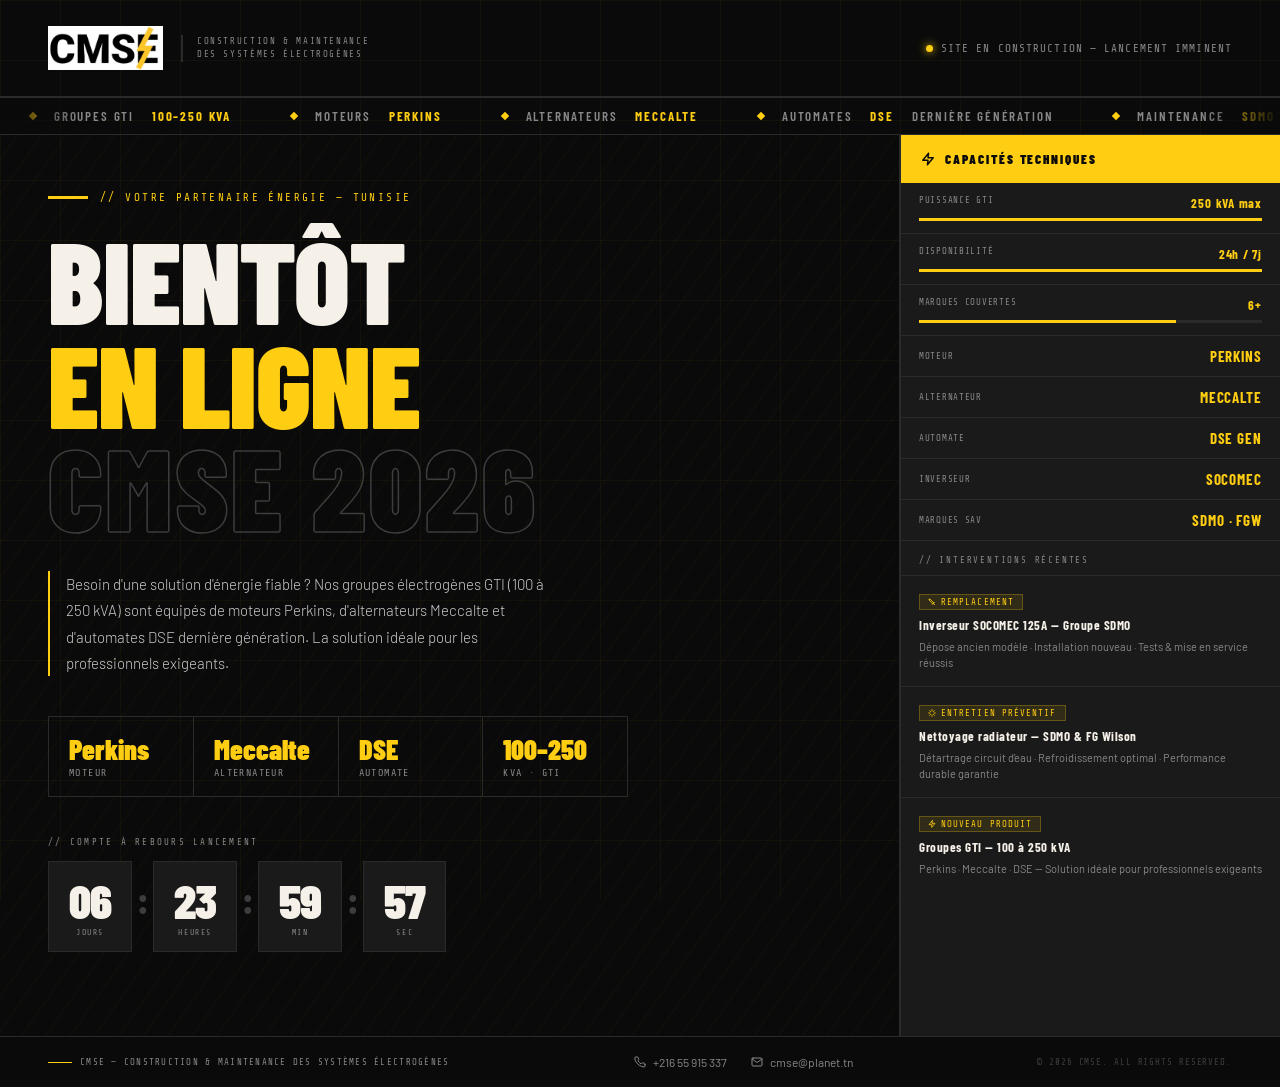
==== index.html @ 097b1f85 "add index page" ====
<!DOCTYPE html>
<html lang="fr">
<head>
<meta charset="UTF-8">
<meta name="viewport" content="width=device-width, initial-scale=1.0">
<title>CMSE — Bientôt en ligne</title>
<link rel="preconnect" href="https://fonts.googleapis.com">
<link href="https://fonts.googleapis.com/css2?family=Barlow+Condensed:wght@300;400;600;700;800;900&family=Barlow:wght@300;400;500&family=Share+Tech+Mono&display=swap" rel="stylesheet">
<style>

:root {
  --cat-yellow: #FFCD11;
  --cat-black:  #0a0a0a;
  --cat-steel:  #1a1a1a;
  --cat-iron:   #2a2a2a;
  --cat-zinc:   #3d3d3d;
  --cat-gray:   #888;
  --cat-light:  #ccc;
  --cat-white:  #f5f0e8;
}

*, *::before, *::after { box-sizing: border-box; margin: 0; padding: 0; }
html { height: 100%; }

body {
  min-height: 100%;
  background: var(--cat-black);
  color: var(--cat-white);
  font-family: 'Barlow', sans-serif;
  overflow-x: hidden;
  cursor: crosshair;
}

/* Grid bg */
body::before {
  content: '';
  position: fixed; inset: 0;
  background-image:
    linear-gradient(rgba(255,205,17,.04) 1px, transparent 1px),
    linear-gradient(90deg, rgba(255,205,17,.04) 1px, transparent 1px);
  background-size: 60px 60px;
  pointer-events: none; z-index: 0;
}

/* ── TOPBAR ── */
.topbar {
  display: flex; align-items: center; justify-content: space-between;
  padding: 26px 48px;
  border-bottom: 1px solid var(--cat-iron);
  position: relative; z-index: 10;
  animation: fadeDown .7s ease both;
}

.brand { display: flex; align-items: center; gap: 14px; }

.brand-hex {
  width: 36px; height: 36px;
  background: var(--cat-yellow);
  clip-path: polygon(50% 0%,100% 25%,100% 75%,50% 100%,0% 75%,0% 25%);
  animation: rotateSlow 20s linear infinite;
  flex-shrink: 0;
}

.brand-name {
  font-family: 'Barlow Condensed', sans-serif;
  font-size: 30px; font-weight: 900;
  letter-spacing: .14em; text-transform: uppercase;
  color: var(--cat-white);
}
.brand-name em { color: var(--cat-yellow); font-style: normal; }

.brand-tagline {
  font-family: 'Share Tech Mono', monospace;
  font-size: 9px; letter-spacing: .18em;
  color: var(--cat-gray); text-transform: uppercase;
  border-left: 2px solid var(--cat-iron);
  padding-left: 14px; line-height: 1.5;
}

.topbar-right {
  display: flex; align-items: center; gap: 8px;
  font-family: 'Share Tech Mono', monospace;
  font-size: 11px; color: var(--cat-gray);
  letter-spacing: .1em; text-transform: uppercase;
}
.pulse-dot {
  width: 7px; height: 7px; border-radius: 50%;
  background: var(--cat-yellow);
  box-shadow: 0 0 8px var(--cat-yellow);
  animation: blink 2s ease-in-out infinite;
}

/* ── TICKER ── */
.ticker-wrap {
  overflow: hidden;
  border-top: 1px solid var(--cat-iron);
  border-bottom: 1px solid var(--cat-iron);
  padding: 10px 0; position: relative; z-index: 5;
}
.ticker-wrap::before,
.ticker-wrap::after {
  content: ''; position: absolute; top: 0; bottom: 0; width: 80px; z-index: 2; pointer-events: none;
}
.ticker-wrap::before { left: 0;  background: linear-gradient(90deg, var(--cat-black), transparent); }
.ticker-wrap::after  { right: 0; background: linear-gradient(-90deg, var(--cat-black), transparent); }

.ticker-track {
  display: flex; gap: 0; width: max-content;
  animation: tickerScroll 35s linear infinite;
}
.ticker-item {
  display: flex; align-items: center; gap: 18px;
  padding: 0 30px; white-space: nowrap;
  font-family: 'Barlow Condensed', sans-serif;
  font-size: 13px; font-weight: 600; letter-spacing: .14em;
  text-transform: uppercase; color: var(--cat-gray);
}
.ticker-item strong { color: var(--cat-yellow); }
.ticker-rhomb {
  width: 6px; height: 6px; background: var(--cat-yellow);
  transform: rotate(45deg); flex-shrink: 0;
}

/* ── HERO GRID ── */
.hero-grid {
  display: grid;
  grid-template-columns: 1fr 380px;
  gap: 0;
  position: relative; z-index: 1;
  min-height: calc(100vh - 230px);
}

/* Left column */
.hero-left {
  padding: 56px 48px 48px;
  display: flex; flex-direction: column; justify-content: center;
  position: relative;
  border-right: 1px solid var(--cat-iron);
}

/* Diagonal stripe bg */
.hero-left::after {
  content: '';
  position: absolute; inset: 0;
  background: repeating-linear-gradient(
    -55deg, transparent, transparent 18px,
    rgba(255,205,17,.018) 18px, rgba(255,205,17,.018) 20px
  );
  pointer-events: none;
}

.eyebrow {
  display: flex; align-items: center; gap: 12px;
  margin-bottom: 24px;
  animation: fadeUp .7s .2s ease both;
}
.eyebrow-bar { width: 40px; height: 3px; background: var(--cat-yellow); flex-shrink: 0; }
.eyebrow-text {
  font-family: 'Share Tech Mono', monospace;
  font-size: 11px; letter-spacing: .22em;
  color: var(--cat-yellow); text-transform: uppercase;
}

.hero-heading {
  font-family: 'Barlow Condensed', sans-serif;
  font-size: clamp(68px, 9vw, 130px);
  font-weight: 900; line-height: .9;
  text-transform: uppercase;
  letter-spacing: -.01em;
  margin-bottom: 32px;
  animation: fadeUp .7s .3s ease both;
  position: relative; z-index: 1;
}
.hero-heading .l1 { display: block; color: var(--cat-white); }
.hero-heading .l2 { display: block; color: var(--cat-yellow); }
.hero-heading .l3 {
  display: block; color: transparent;
  -webkit-text-stroke: 1.5px var(--cat-zinc);
  letter-spacing: .03em;
}

.hero-desc {
  font-size: 15px; font-weight: 300; line-height: 1.75;
  color: var(--cat-light); max-width: 520px;
  border-left: 2px solid var(--cat-yellow);
  padding-left: 16px; margin-bottom: 40px;
  animation: fadeUp .7s .45s ease both;
  position: relative; z-index: 1;
}

/* Products row */
.products-row {
  display: flex; gap: 0;
  border: 1px solid var(--cat-iron);
  margin-bottom: 40px;
  animation: fadeUp .7s .55s ease both;
  position: relative; z-index: 1;
  max-width: 580px;
}

.product-card {
  flex: 1; padding: 18px 20px;
  border-right: 1px solid var(--cat-iron);
  transition: background .2s;
  position: relative; overflow: hidden;
}
.product-card:last-child { border-right: none; }
.product-card:hover { background: rgba(255,205,17,.06); }
.product-card::before {
  content: ''; position: absolute;
  top: 0; left: 0; right: 0; height: 2px;
  background: var(--cat-yellow);
  transform: scaleX(0); transform-origin: left;
  transition: transform .3s;
}
.product-card:hover::before { transform: scaleX(1); }

.product-range {
  font-family: 'Barlow Condensed', sans-serif;
  font-size: 28px; font-weight: 900;
  color: var(--cat-yellow); line-height: 1;
  margin-bottom: 4px;
}
.product-label {
  font-family: 'Share Tech Mono', monospace;
  font-size: 10px; letter-spacing: .14em;
  color: var(--cat-gray); text-transform: uppercase;
}

/* Countdown */
.countdown-section {
  position: relative; z-index: 1;
  animation: fadeUp .7s .65s ease both;
}
.section-label {
  font-family: 'Share Tech Mono', monospace;
  font-size: 9px; letter-spacing: .25em;
  color: var(--cat-gray); text-transform: uppercase;
  margin-bottom: 14px;
}
.countdown { display: flex; gap: 2px; margin-bottom: 36px; }

.cd-unit { position: relative; }
.cd-box {
  background: var(--cat-steel);
  border: 1px solid var(--cat-iron);
  padding: 14px 20px; text-align: center; min-width: 82px;
  position: relative; overflow: hidden;
}
.cd-box::before {
  content: ''; position: absolute;
  top: 0; left: 0; width: 100%; height: 2px;
  background: var(--cat-yellow);
  transform: scaleX(0); transform-origin: left;
  transition: transform .3s;
}
.cd-unit:hover .cd-box::before { transform: scaleX(1); }
.cd-num {
  font-family: 'Barlow Condensed', sans-serif;
  font-size: 48px; font-weight: 900; line-height: 1;
  color: var(--cat-white); letter-spacing: -.02em;
  display: block; transition: color .3s;
}
.cd-unit:hover .cd-num { color: var(--cat-yellow); }
.cd-lbl {
  font-family: 'Share Tech Mono', monospace;
  font-size: 8px; letter-spacing: .2em;
  color: var(--cat-gray); text-transform: uppercase;
  margin-top: 4px; display: block;
}
.cd-sep {
  font-family: 'Barlow Condensed', sans-serif;
  font-size: 36px; font-weight: 900;
  color: var(--cat-zinc);
  display: flex; align-items: center;
  padding: 0 3px; padding-bottom: 14px;
  align-self: center;
}

/* Notify form */
.notify-form {
  display: flex; gap: 0; max-width: 500px;
  border: 1px solid var(--cat-iron); overflow: hidden;
  position: relative; z-index: 1;
  animation: fadeUp .7s .75s ease both;
}
.notify-form::after {
  content: ''; position: absolute;
  bottom: 0; left: 0; width: 0; height: 2px;
  background: var(--cat-yellow); transition: width .4s;
}
.notify-form:focus-within::after { width: 100%; }

.notify-input {
  flex: 1; background: var(--cat-steel); border: none; outline: none;
  padding: 13px 16px;
  font-family: 'Barlow', sans-serif; font-size: 13.5px;
  color: var(--cat-white); letter-spacing: .03em;
}
.notify-input::placeholder { color: var(--cat-zinc); }

.notify-btn {
  background: var(--cat-yellow); border: none;
  padding: 13px 26px;
  font-family: 'Barlow Condensed', sans-serif;
  font-size: 14px; font-weight: 800;
  letter-spacing: .15em; text-transform: uppercase;
  color: var(--cat-black); cursor: pointer;
  transition: background .2s, transform .1s;
  display: flex; align-items: center; gap: 7px; white-space: nowrap;
}
.notify-btn:hover { background: #ffd740; }
.notify-btn:active { transform: scale(.98); }

/* ── RIGHT PANEL ── */
.hero-right {
  background: var(--cat-steel);
  border-left: 1px solid var(--cat-iron);
  display: flex; flex-direction: column;
}

/* Panel header */
.panel-header {
  background: var(--cat-yellow);
  padding: 16px 20px;
  display: flex; align-items: center; gap: 10px;
  animation: fadeLeft .8s .4s ease both;
}
.panel-header-title {
  font-family: 'Barlow Condensed', sans-serif;
  font-size: 13px; font-weight: 900;
  letter-spacing: .15em; text-transform: uppercase;
  color: var(--cat-black);
}

/* Specs */
.specs-block { border-bottom: 1px solid var(--cat-iron); }

.spec-row {
  display: flex; align-items: center; justify-content: space-between;
  padding: 11px 18px; border-bottom: 1px solid var(--cat-iron);
  transition: background .15s;
}
.spec-row:last-child { border-bottom: none; }
.spec-row:hover { background: rgba(255,205,17,.04); }
.spec-key {
  font-family: 'Share Tech Mono', monospace;
  font-size: 9px; color: var(--cat-gray);
  letter-spacing: .08em; text-transform: uppercase;
}
.spec-val {
  font-family: 'Barlow Condensed', sans-serif;
  font-size: 15px; font-weight: 700;
  color: var(--cat-yellow); letter-spacing: .06em;
}

/* Bar rows */
.bar-row { padding: 12px 18px; border-bottom: 1px solid var(--cat-iron); }
.bar-head { display: flex; justify-content: space-between; margin-bottom: 7px; }
.bar-track { height: 3px; background: var(--cat-iron); }
.bar-fill { height: 100%; background: var(--cat-yellow); animation: barGrow 2s 1s ease both; }
@keyframes barGrow { from { width: 0 !important; } }

/* Posts (réalisations) */
.posts-header {
  padding: 14px 18px 10px;
  font-family: 'Share Tech Mono', monospace;
  font-size: 9px; letter-spacing: .2em;
  color: var(--cat-gray); text-transform: uppercase;
  border-bottom: 1px solid var(--cat-iron);
}

.post-item {
  padding: 14px 18px;
  border-bottom: 1px solid var(--cat-iron);
  transition: background .15s; cursor: default;
}
.post-item:last-child { border-bottom: none; }
.post-item:hover { background: rgba(255,205,17,.04); }

.post-tag {
  display: inline-flex; align-items: center; gap: 5px;
  background: rgba(255,205,17,.1);
  border: 1px solid rgba(255,205,17,.25);
  border-radius: 0;
  padding: 2px 8px; margin-bottom: 7px;
  font-family: 'Share Tech Mono', monospace;
  font-size: 9px; letter-spacing: .12em; text-transform: uppercase;
  color: var(--cat-yellow);
}
.post-title {
  font-family: 'Barlow Condensed', sans-serif;
  font-size: 13px; font-weight: 700; letter-spacing: .04em;
  color: var(--cat-white); line-height: 1.3; margin-bottom: 5px;
}
.post-desc {
  font-size: 11px; color: var(--cat-gray); line-height: 1.5;
}

/* ── FOOTER ── */
footer {
  border-top: 1px solid var(--cat-iron);
  padding: 18px 48px;
  display: flex; align-items: center;
  justify-content: space-between; flex-wrap: wrap; gap: 12px;
  position: relative; z-index: 5;
  animation: fadeUp .6s 1s ease both;
}
.footer-id {
  font-family: 'Share Tech Mono', monospace;
  font-size: 9px; letter-spacing: .14em;
  color: var(--cat-gray); text-transform: uppercase;
  display: flex; align-items: center; gap: 8px;
}
.footer-id::before {
  content: ''; display: block;
  width: 24px; height: 1px; background: var(--cat-yellow);
}

.footer-contacts { display: flex; gap: 24px; flex-wrap: wrap; }

.footer-contact {
  display: flex; align-items: center; gap: 7px;
  font-size: 12px; color: var(--cat-gray);
  text-decoration: none; transition: color .2s;
}
.footer-contact:hover { color: var(--cat-yellow); }
.footer-contact svg { flex-shrink: 0; }

.footer-copy {
  font-family: 'Share Tech Mono', monospace;
  font-size: 9px; color: var(--cat-zinc);
  letter-spacing: .1em; text-transform: uppercase;
}

/* ── KEYFRAMES ── */
@keyframes fadeUp {
  from { opacity: 0; transform: translateY(22px); }
  to   { opacity: 1; transform: translateY(0); }
}
@keyframes fadeDown {
  from { opacity: 0; transform: translateY(-14px); }
  to   { opacity: 1; transform: translateY(0); }
}
@keyframes fadeLeft {
  from { opacity: 0; transform: translateX(20px); }
  to   { opacity: 1; transform: translateX(0); }
}
@keyframes blink {
  0%,100% { opacity: 1; } 50% { opacity: .25; }
}
@keyframes rotateSlow { to { transform: rotate(360deg); } }
@keyframes tickerScroll { to { transform: translateX(-50%); } }

/* ── RESPONSIVE ── */
@media (max-width: 1100px) {
  .hero-grid { grid-template-columns: 1fr; }
  .hero-right { display: none; }
}
@media (max-width: 700px) {
  .topbar, .hero-left, footer { padding-left: 20px; padding-right: 20px; }
  .countdown { flex-wrap: wrap; gap: 2px; }
  .cd-box { min-width: 66px; padding: 10px 12px; }
  .cd-num { font-size: 38px; }
  .products-row { flex-direction: column; }
  .product-card { border-right: none; border-bottom: 1px solid var(--cat-iron); }
  .notify-form { flex-direction: column; }
  .notify-btn { justify-content: center; }
  .footer-contacts { flex-direction: column; gap: 10px; }
  .brand-tagline { display: none; }
}
</style>
</head>
<body>

<!-- TOPBAR -->
<header class="topbar">
  <div class="brand">
    <div class="brand-name">
        <img src="logo.png" alt="⚡" style="width:115px; vertical-align:middle; margin-right:4px;">
    </div>
    <div class="brand-tagline">
      Construction &amp; Maintenance<br>
      des Systèmes Électrogènes
    </div>
  </div>
  <div class="topbar-right">
    <span class="pulse-dot"></span>
    Site en construction — lancement imminent
  </div>
</header>

<!-- TICKER -->
<div class="ticker-wrap">
  <div class="ticker-track">
    <div class="ticker-item"><span class="ticker-rhomb"></span> Groupes GTI <strong>100–250 kVA</strong></div>
    <div class="ticker-item"><span class="ticker-rhomb"></span> Moteurs <strong>Perkins</strong></div>
    <div class="ticker-item"><span class="ticker-rhomb"></span> Alternateurs <strong>Meccalte</strong></div>
    <div class="ticker-item"><span class="ticker-rhomb"></span> Automates <strong>DSE</strong> dernière génération</div>
    <div class="ticker-item"><span class="ticker-rhomb"></span> Maintenance <strong>SDMO · FG Wilson · Caterpillar</strong></div>
    <div class="ticker-item"><span class="ticker-rhomb"></span> Inverseurs <strong>SOCOMEC</strong></div>
    <div class="ticker-item"><span class="ticker-rhomb"></span> Intervention <strong>24h / 7j</strong></div>
    <div class="ticker-item"><span class="ticker-rhomb"></span> Groupes GTI <strong>100–250 kVA</strong></div>
    <div class="ticker-item"><span class="ticker-rhomb"></span> Moteurs <strong>Perkins</strong></div>
    <div class="ticker-item"><span class="ticker-rhomb"></span> Alternateurs <strong>Meccalte</strong></div>
    <div class="ticker-item"><span class="ticker-rhomb"></span> Automates <strong>DSE</strong> dernière génération</div>
    <div class="ticker-item"><span class="ticker-rhomb"></span> Maintenance <strong>SDMO · FG Wilson · Caterpillar</strong></div>
    <div class="ticker-item"><span class="ticker-rhomb"></span> Inverseurs <strong>SOCOMEC</strong></div>
    <div class="ticker-item"><span class="ticker-rhomb"></span> Intervention <strong>24h / 7j</strong></div>
  </div>
</div>

<!-- MAIN GRID -->
<div class="hero-grid">

  <!-- LEFT -->
  <div class="hero-left">

    <div class="eyebrow">
      <div class="eyebrow-bar"></div>
      <span class="eyebrow-text">// Votre partenaire énergie — Tunisie</span>
    </div>

    <h1 class="hero-heading">
      <span class="l1">Bientôt</span>
      <span class="l2">En Ligne</span>
      <span class="l3">CMSE 2026</span>
    </h1>

    <p class="hero-desc">
      Besoin d'une solution d'énergie fiable ? Nos groupes électrogènes GTI (100 à 250 kVA) sont équipés de moteurs Perkins, d'alternateurs Meccalte et d'automates DSE dernière génération. La solution idéale pour les professionnels exigeants.
    </p>

    <!-- Products -->
    <div class="products-row">
      <div class="product-card">
        <div class="product-range">Perkins</div>
        <div class="product-label">Moteur</div>
      </div>
      <div class="product-card">
        <div class="product-range">Meccalte</div>
        <div class="product-label">Alternateur</div>
      </div>
      <div class="product-card">
        <div class="product-range">DSE</div>
        <div class="product-label">Automate</div>
      </div>
      <div class="product-card">
        <div class="product-range">100–250</div>
        <div class="product-label">kVA · GTI</div>
      </div>
    </div>

    <!-- Countdown -->
    <div class="countdown-section">
      <div class="section-label">// Compte à rebours lancement</div>
      <div class="countdown">
        <div class="cd-unit"><div class="cd-box"><span class="cd-num" id="cd-d">00</span><span class="cd-lbl">Jours</span></div></div>
        <div class="cd-sep">:</div>
        <div class="cd-unit"><div class="cd-box"><span class="cd-num" id="cd-h">00</span><span class="cd-lbl">Heures</span></div></div>
        <div class="cd-sep">:</div>
        <div class="cd-unit"><div class="cd-box"><span class="cd-num" id="cd-m">00</span><span class="cd-lbl">Min</span></div></div>
        <div class="cd-sep">:</div>
        <div class="cd-unit"><div class="cd-box"><span class="cd-num" id="cd-s">00</span><span class="cd-lbl">Sec</span></div></div>
      </div>
    </div>

  </div>

  <!-- RIGHT PANEL -->
  <div class="hero-right">

    <!-- Specs -->
    <div class="panel-header">
      <svg width="14" height="14" viewBox="0 0 24 24" fill="none" stroke="#0a0a0a" stroke-width="2.5" stroke-linecap="round" stroke-linejoin="round"><polygon points="13 2 3 14 12 14 11 22 21 10 12 10 13 2"/></svg>
      <span class="panel-header-title">Capacités techniques</span>
    </div>

    <div class="specs-block">
      <div class="bar-row">
        <div class="bar-head">
          <span class="spec-key">Puissance GTI</span>
          <span class="spec-val" style="font-size:13px">250 kVA max</span>
        </div>
        <div class="bar-track"><div class="bar-fill" style="width:100%"></div></div>
      </div>
      <div class="bar-row">
        <div class="bar-head">
          <span class="spec-key">Disponibilité</span>
          <span class="spec-val" style="font-size:13px">24h / 7j</span>
        </div>
        <div class="bar-track"><div class="bar-fill" style="width:100%"></div></div>
      </div>
      <div class="bar-row" style="border-bottom:1px solid var(--cat-iron)">
        <div class="bar-head">
          <span class="spec-key">Marques couvertes</span>
          <span class="spec-val" style="font-size:13px">6+</span>
        </div>
        <div class="bar-track"><div class="bar-fill" style="width:75%"></div></div>
      </div>

      <div class="spec-row">
        <span class="spec-key">Moteur</span>
        <span class="spec-val">PERKINS</span>
      </div>
      <div class="spec-row">
        <span class="spec-key">Alternateur</span>
        <span class="spec-val">MECCALTE</span>
      </div>
      <div class="spec-row">
        <span class="spec-key">Automate</span>
        <span class="spec-val">DSE GEN</span>
      </div>
      <div class="spec-row">
        <span class="spec-key">Inverseur</span>
        <span class="spec-val">SOCOMEC</span>
      </div>
      <div class="spec-row">
        <span class="spec-key">Marques SAV</span>
        <span class="spec-val">SDMO · FGW</span>
      </div>
    </div>

    <!-- Réalisations récentes -->
    <div class="posts-header">// Interventions récentes</div>

    <div class="post-item">
      <div class="post-tag">
        <svg width="8" height="8" viewBox="0 0 24 24" fill="none" stroke="currentColor" stroke-width="2.5" stroke-linecap="round" stroke-linejoin="round"><polyline points="14.5 17.5 3 6 3 3 6 3 17.5 14.5"/><line x1="13" y1="19" x2="19" y2="13"/><line x1="16" y1="16" x2="20" y2="20"/></svg>
        Remplacement
      </div>
      <div class="post-title">Inverseur SOCOMEC 125A — Groupe SDMO</div>
      <div class="post-desc">Dépose ancien modèle · Installation nouveau · Tests &amp; mise en service réussis</div>
    </div>

    <div class="post-item">
      <div class="post-tag">
        <svg width="8" height="8" viewBox="0 0 24 24" fill="none" stroke="currentColor" stroke-width="2.5" stroke-linecap="round" stroke-linejoin="round"><path d="M12 2v4M12 18v4M4.93 4.93l2.83 2.83M16.24 16.24l2.83 2.83M2 12h4M18 12h4M4.93 19.07l2.83-2.83M16.24 7.76l2.83-2.83"/></svg>
        Entretien préventif
      </div>
      <div class="post-title">Nettoyage radiateur — SDMO &amp; FG Wilson</div>
      <div class="post-desc">Détartrage circuit d'eau · Refroidissement optimal · Performance durable garantie</div>
    </div>

    <div class="post-item">
      <div class="post-tag">
        <svg width="8" height="8" viewBox="0 0 24 24" fill="none" stroke="currentColor" stroke-width="2.5" stroke-linecap="round" stroke-linejoin="round"><polygon points="13 2 3 14 12 14 11 22 21 10 12 10 13 2"/></svg>
        Nouveau produit
      </div>
      <div class="post-title">Groupes GTI — 100 à 250 kVA</div>
      <div class="post-desc">Perkins · Meccalte · DSE — Solution idéale pour professionnels exigeants</div>
    </div>

  </div>

</div>

<!-- FOOTER -->
<footer>
  <div class="footer-id">CMSE — Construction &amp; Maintenance des Systèmes Électrogènes</div>
  <div class="footer-contacts">
    <a class="footer-contact" href="tel:+21655915337">
      <svg width="12" height="12" viewBox="0 0 24 24" fill="none" stroke="currentColor" stroke-width="2" stroke-linecap="round" stroke-linejoin="round"><path d="M22 16.92v3a2 2 0 0 1-2.18 2 19.79 19.79 0 0 1-8.63-3.07A19.5 19.5 0 0 1 4.69 13a19.79 19.79 0 0 1-3.07-8.67A2 2 0 0 1 3.56 2h3a2 2 0 0 1 2 1.72c.127.96.361 1.903.7 2.81a2 2 0 0 1-.45 2.11L7.91 9.4a16 16 0 0 0 6.29 6.29l1.45-1.45a2 2 0 0 1 2.11-.45c.907.339 1.85.573 2.81.7A2 2 0 0 1 22 16.92z"/></svg>
      +216 55 915 337
    </a>
    <a class="footer-contact" href="mailto:cmse@planet.tn">
      <svg width="12" height="12" viewBox="0 0 24 24" fill="none" stroke="currentColor" stroke-width="2" stroke-linecap="round" stroke-linejoin="round"><path d="M4 4h16c1.1 0 2 .9 2 2v12c0 1.1-.9 2-2 2H4c-1.1 0-2-.9-2-2V6c0-1.1.9-2 2-2z"/><polyline points="22,6 12,13 2,6"/></svg>
      cmse@planet.tn
    </a>
  </div>
  <div class="footer-copy">© 2026 CMSE. All rights reserved.</div>
</footer>

<script>
  /* Countdown — 90 jours */
  const target = new Date();
  target.setDate(target.getDate() + 7);

  function pad(n) { return String(n).padStart(2,'0'); }

  function tick() {
    const diff = Math.max(0, target - new Date());
    document.getElementById('cd-d').textContent = pad(Math.floor(diff / 86400000));
    document.getElementById('cd-h').textContent = pad(Math.floor((diff % 86400000) / 3600000));
    document.getElementById('cd-m').textContent = pad(Math.floor((diff % 3600000) / 60000));
    document.getElementById('cd-s').textContent = pad(Math.floor((diff % 60000) / 1000));
  }
  tick(); setInterval(tick, 1000);

  /* Notify */
  function handleNotify() {
    const input = document.getElementById('emailInput');
    const btn   = document.querySelector('.notify-btn');
    if (!input.value.includes('@')) {
      input.style.outline = '1px solid #ef4444';
      input.focus(); return;
    }
    input.style.outline = '';
    btn.style.background = '#22c55e';
    btn.innerHTML = `<svg width="13" height="13" viewBox="0 0 24 24" fill="none" stroke="currentColor" stroke-width="2.5" stroke-linecap="round" stroke-linejoin="round"><polyline points="20 6 9 17 4 12"/></svg> Enregistré !`;
    input.value = '';
    input.placeholder = 'Merci ! Vous serez notifié au lancement.';
    setTimeout(() => {
      btn.style.background = '';
      btn.innerHTML = `<svg width="13" height="13" viewBox="0 0 24 24" fill="none" stroke="currentColor" stroke-width="2.5" stroke-linecap="round" stroke-linejoin="round"><line x1="22" y1="2" x2="11" y2="13"/><polygon points="22 2 15 22 11 13 2 9 22 2"/></svg> Me notifier`;
      input.placeholder = 'Votre adresse e-mail pour être notifié…';
    }, 4000);
  }
</script>
</body>
</html>
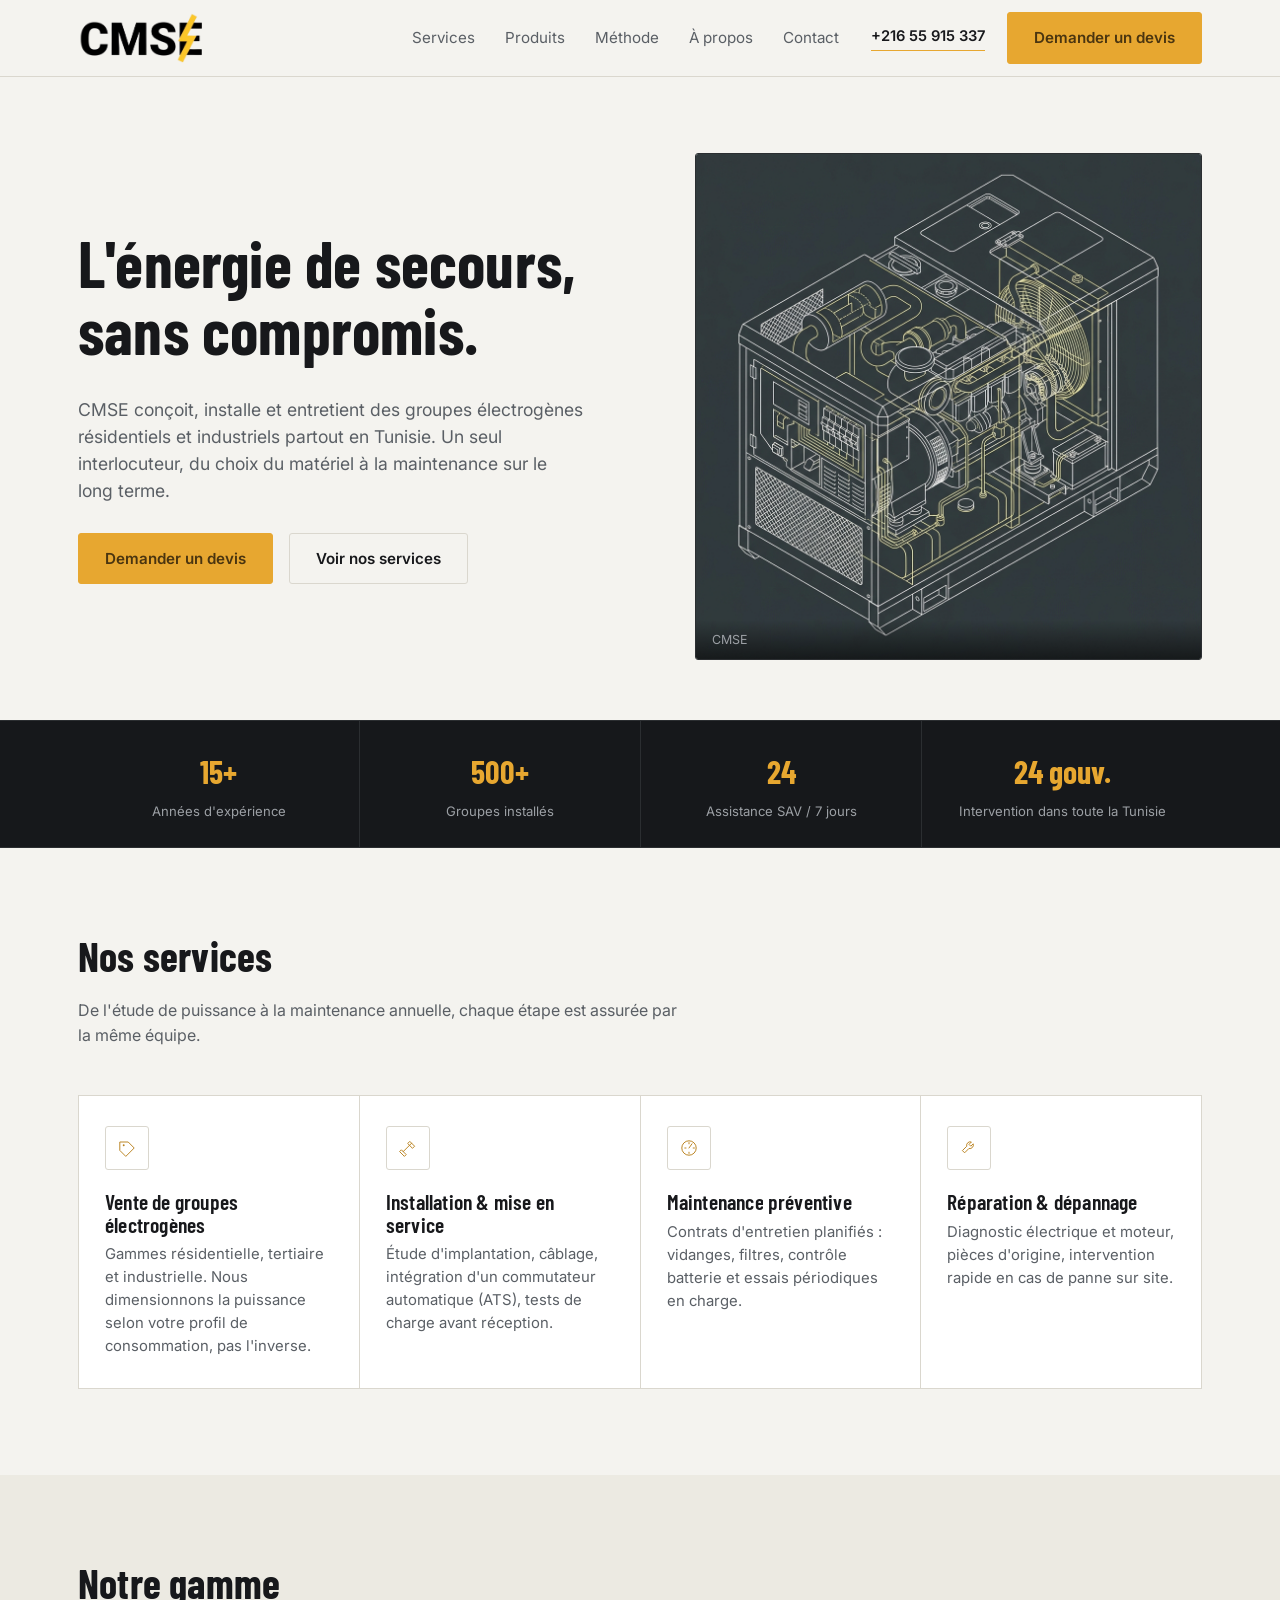
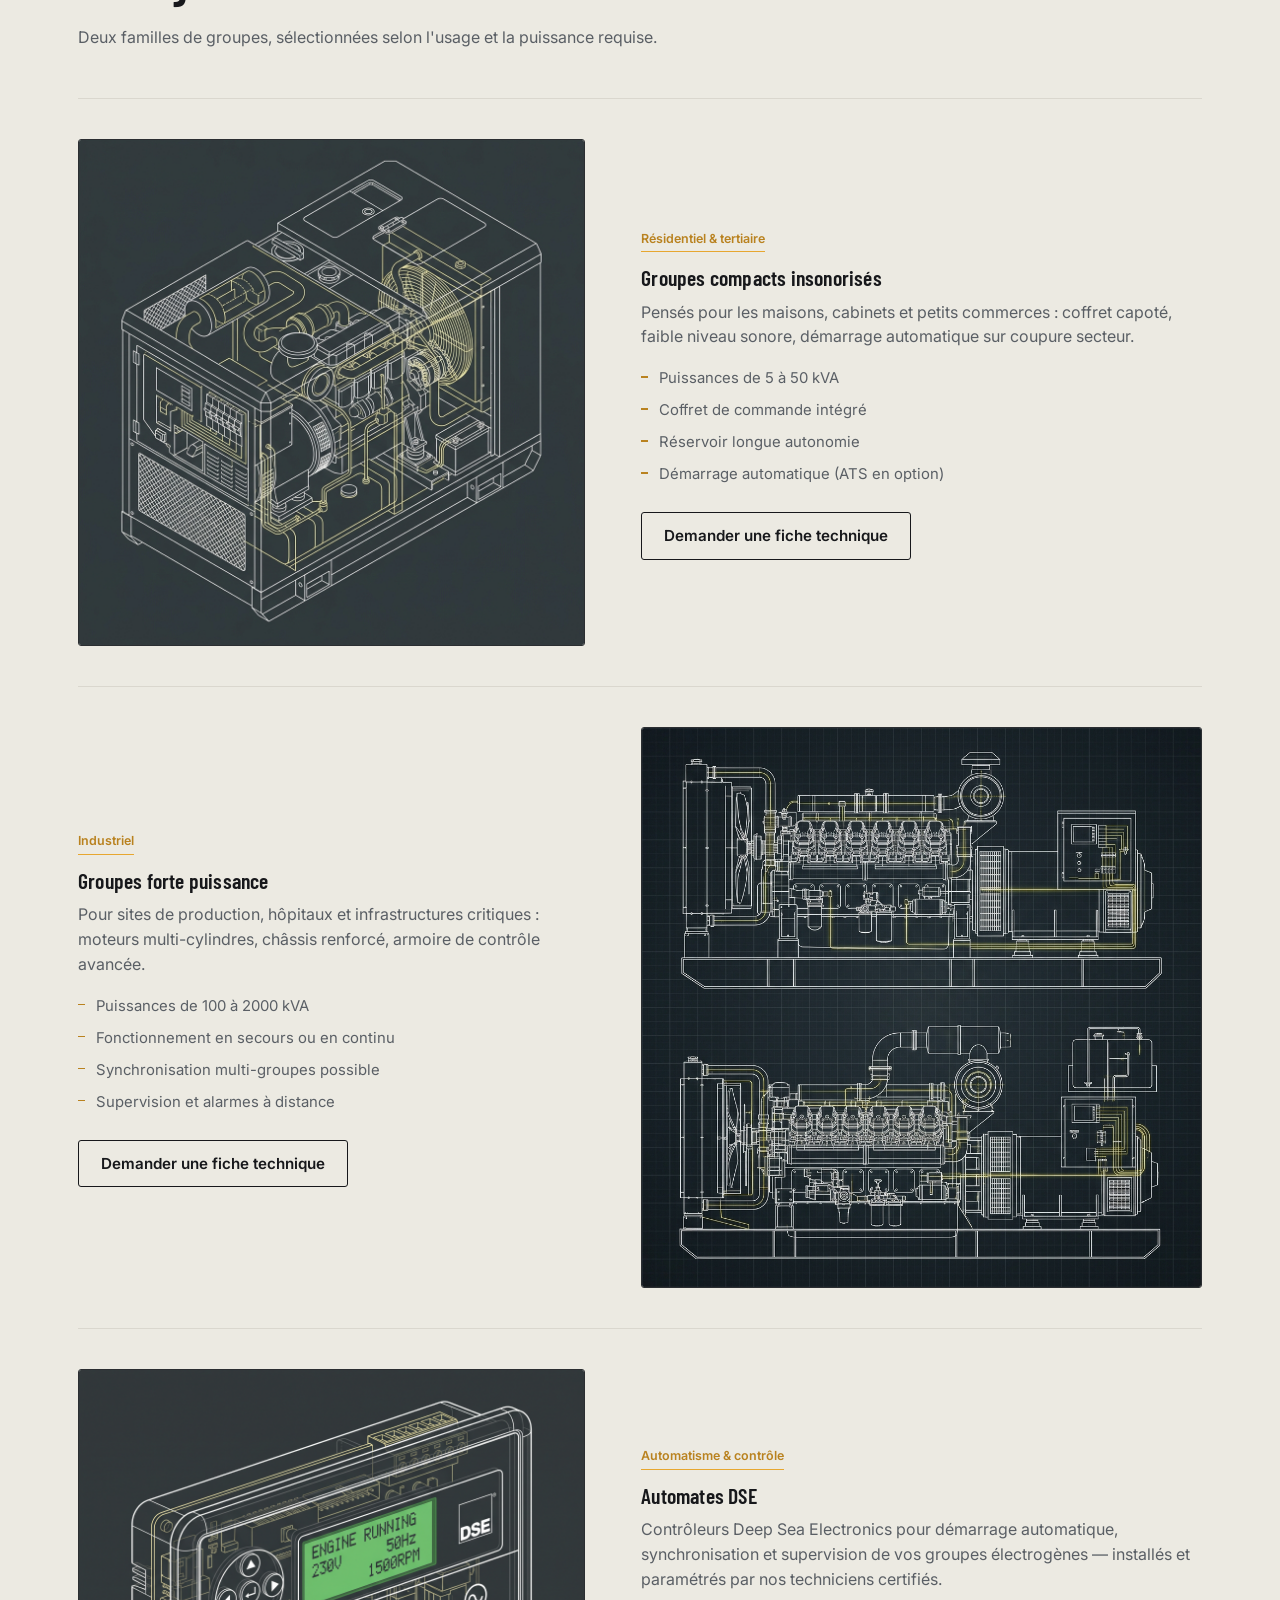
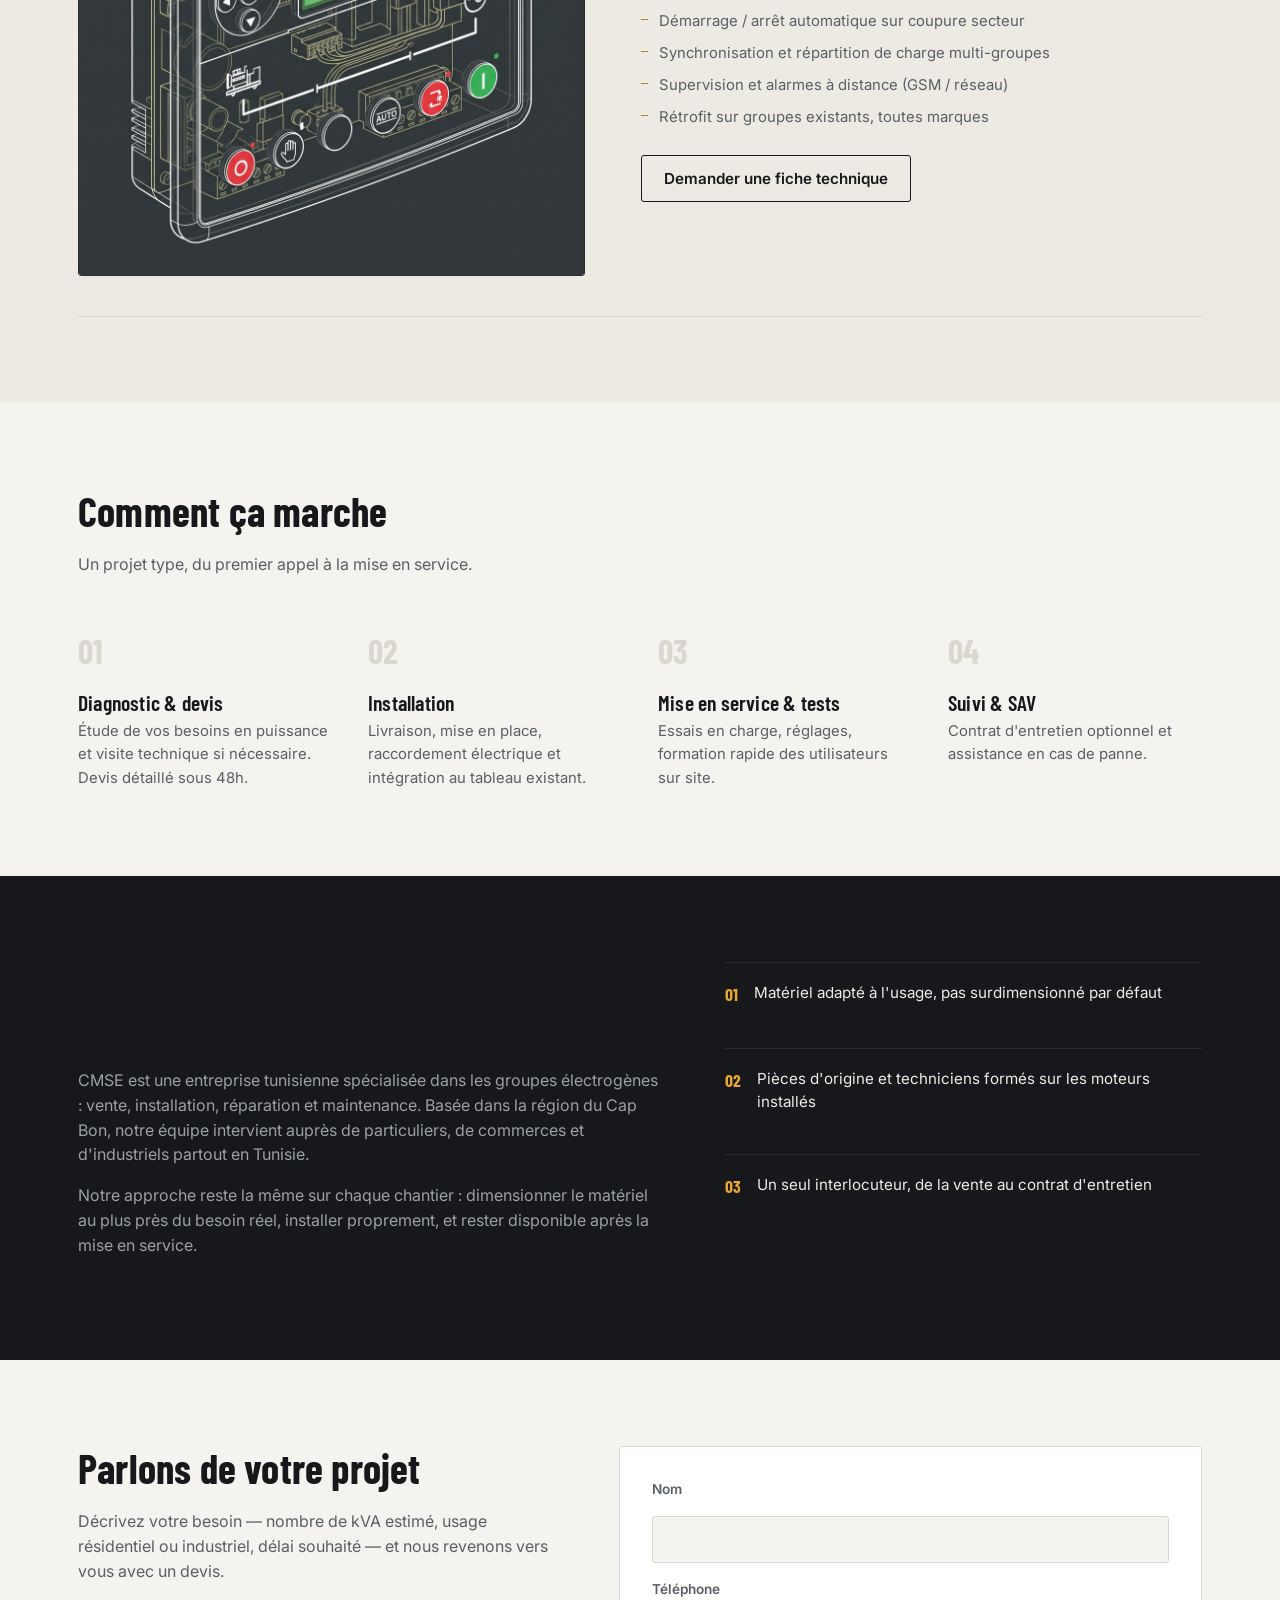
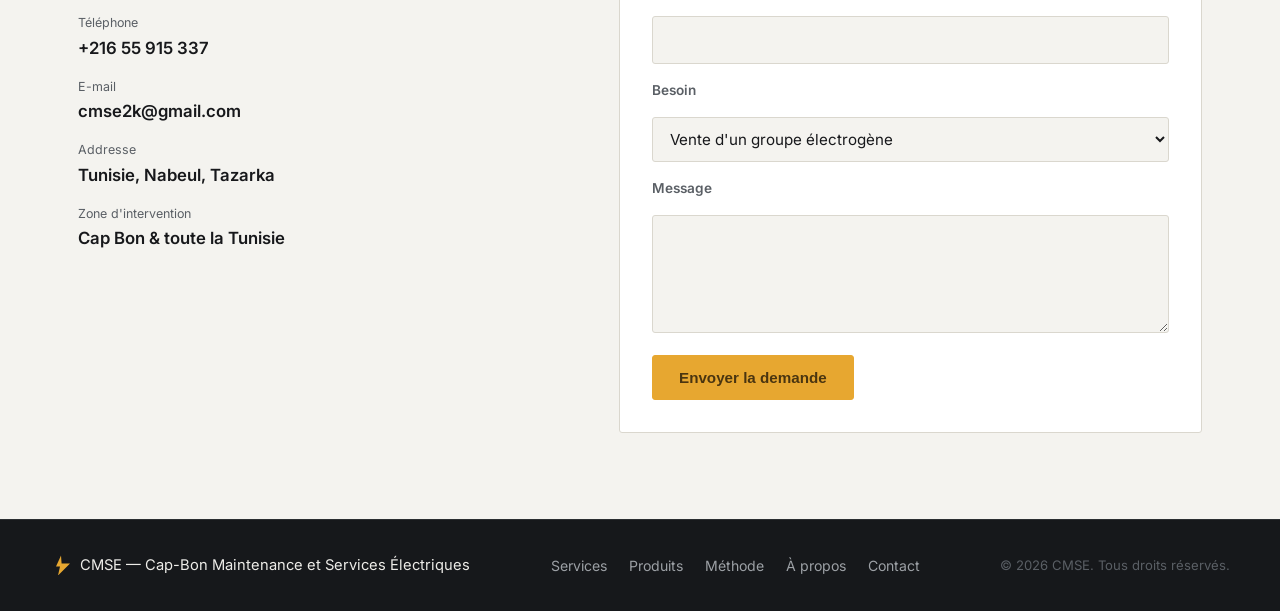
==== commit fbe72f91: "version 0 du site cmse" ====
--- a/index.html
+++ b/index.html
@@ -3,709 +3,348 @@
 <head>
 <meta charset="UTF-8">
 <meta name="viewport" content="width=device-width, initial-scale=1.0">
-<title>CMSE — Bientôt en ligne</title>
+<title>CMSE — Groupes électrogènes : vente, installation, réparation | Tunisie</title>
+<meta name="description" content="CMSE (Cap-Bon Maintenance et Services Électriques) : vente, installation et réparation de groupes électrogènes résidentiels et industriels en Tunisie.">
+<link rel="icon" href="data:image/svg+xml,%3Csvg xmlns='http://www.w3.org/2000/svg' viewBox='0 0 24 24'%3E%3Crect width='24' height='24' rx='2' fill='%23111315'/%3E%3Cpath d='M13 3 5 14h5l-1 7 8-11h-5l1-7Z' fill='%23E8A93C'/%3E%3C/svg%3E">
 <link rel="preconnect" href="https://fonts.googleapis.com">
-<link href="https://fonts.googleapis.com/css2?family=Barlow+Condensed:wght@300;400;600;700;800;900&family=Barlow:wght@300;400;500&family=Share+Tech+Mono&display=swap" rel="stylesheet">
-<style>
-
-:root {
-  --cat-yellow: #FFCD11;
-  --cat-black:  #0a0a0a;
-  --cat-steel:  #1a1a1a;
-  --cat-iron:   #2a2a2a;
-  --cat-zinc:   #3d3d3d;
-  --cat-gray:   #888;
-  --cat-light:  #ccc;
-  --cat-white:  #f5f0e8;
-}
-
-*, *::before, *::after { box-sizing: border-box; margin: 0; padding: 0; }
-html { height: 100%; }
-
-body {
-  min-height: 100%;
-  background: var(--cat-black);
-  color: var(--cat-white);
-  font-family: 'Barlow', sans-serif;
-  overflow-x: hidden;
-  cursor: crosshair;
-}
-
-/* Grid bg */
-body::before {
-  content: '';
-  position: fixed; inset: 0;
-  background-image:
-    linear-gradient(rgba(255,205,17,.04) 1px, transparent 1px),
-    linear-gradient(90deg, rgba(255,205,17,.04) 1px, transparent 1px);
-  background-size: 60px 60px;
-  pointer-events: none; z-index: 0;
-}
-
-/* ── TOPBAR ── */
-.topbar {
-  display: flex; align-items: center; justify-content: space-between;
-  padding: 26px 48px;
-  border-bottom: 1px solid var(--cat-iron);
-  position: relative; z-index: 10;
-  animation: fadeDown .7s ease both;
-}
-
-.brand { display: flex; align-items: center; gap: 14px; }
-
-.brand-hex {
-  width: 36px; height: 36px;
-  background: var(--cat-yellow);
-  clip-path: polygon(50% 0%,100% 25%,100% 75%,50% 100%,0% 75%,0% 25%);
-  animation: rotateSlow 20s linear infinite;
-  flex-shrink: 0;
-}
-
-.brand-name {
-  font-family: 'Barlow Condensed', sans-serif;
-  font-size: 30px; font-weight: 900;
-  letter-spacing: .14em; text-transform: uppercase;
-  color: var(--cat-white);
-}
-.brand-name em { color: var(--cat-yellow); font-style: normal; }
-
-.brand-tagline {
-  font-family: 'Share Tech Mono', monospace;
-  font-size: 9px; letter-spacing: .18em;
-  color: var(--cat-gray); text-transform: uppercase;
-  border-left: 2px solid var(--cat-iron);
-  padding-left: 14px; line-height: 1.5;
-}
-
-.topbar-right {
-  display: flex; align-items: center; gap: 8px;
-  font-family: 'Share Tech Mono', monospace;
-  font-size: 11px; color: var(--cat-gray);
-  letter-spacing: .1em; text-transform: uppercase;
-}
-.pulse-dot {
-  width: 7px; height: 7px; border-radius: 50%;
-  background: var(--cat-yellow);
-  box-shadow: 0 0 8px var(--cat-yellow);
-  animation: blink 2s ease-in-out infinite;
-}
-
-/* ── TICKER ── */
-.ticker-wrap {
-  overflow: hidden;
-  border-top: 1px solid var(--cat-iron);
-  border-bottom: 1px solid var(--cat-iron);
-  padding: 10px 0; position: relative; z-index: 5;
-}
-.ticker-wrap::before,
-.ticker-wrap::after {
-  content: ''; position: absolute; top: 0; bottom: 0; width: 80px; z-index: 2; pointer-events: none;
-}
-.ticker-wrap::before { left: 0;  background: linear-gradient(90deg, var(--cat-black), transparent); }
-.ticker-wrap::after  { right: 0; background: linear-gradient(-90deg, var(--cat-black), transparent); }
-
-.ticker-track {
-  display: flex; gap: 0; width: max-content;
-  animation: tickerScroll 35s linear infinite;
-}
-.ticker-item {
-  display: flex; align-items: center; gap: 18px;
-  padding: 0 30px; white-space: nowrap;
-  font-family: 'Barlow Condensed', sans-serif;
-  font-size: 13px; font-weight: 600; letter-spacing: .14em;
-  text-transform: uppercase; color: var(--cat-gray);
-}
-.ticker-item strong { color: var(--cat-yellow); }
-.ticker-rhomb {
-  width: 6px; height: 6px; background: var(--cat-yellow);
-  transform: rotate(45deg); flex-shrink: 0;
-}
-
-/* ── HERO GRID ── */
-.hero-grid {
-  display: grid;
-  grid-template-columns: 1fr 380px;
-  gap: 0;
-  position: relative; z-index: 1;
-  min-height: calc(100vh - 230px);
-}
-
-/* Left column */
-.hero-left {
-  padding: 56px 48px 48px;
-  display: flex; flex-direction: column; justify-content: center;
-  position: relative;
-  border-right: 1px solid var(--cat-iron);
-}
-
-/* Diagonal stripe bg */
-.hero-left::after {
-  content: '';
-  position: absolute; inset: 0;
-  background: repeating-linear-gradient(
-    -55deg, transparent, transparent 18px,
-    rgba(255,205,17,.018) 18px, rgba(255,205,17,.018) 20px
-  );
-  pointer-events: none;
-}
-
-.eyebrow {
-  display: flex; align-items: center; gap: 12px;
-  margin-bottom: 24px;
-  animation: fadeUp .7s .2s ease both;
-}
-.eyebrow-bar { width: 40px; height: 3px; background: var(--cat-yellow); flex-shrink: 0; }
-.eyebrow-text {
-  font-family: 'Share Tech Mono', monospace;
-  font-size: 11px; letter-spacing: .22em;
-  color: var(--cat-yellow); text-transform: uppercase;
-}
-
-.hero-heading {
-  font-family: 'Barlow Condensed', sans-serif;
-  font-size: clamp(68px, 9vw, 130px);
-  font-weight: 900; line-height: .9;
-  text-transform: uppercase;
-  letter-spacing: -.01em;
-  margin-bottom: 32px;
-  animation: fadeUp .7s .3s ease both;
-  position: relative; z-index: 1;
-}
-.hero-heading .l1 { display: block; color: var(--cat-white); }
-.hero-heading .l2 { display: block; color: var(--cat-yellow); }
-.hero-heading .l3 {
-  display: block; color: transparent;
-  -webkit-text-stroke: 1.5px var(--cat-zinc);
-  letter-spacing: .03em;
-}
-
-.hero-desc {
-  font-size: 15px; font-weight: 300; line-height: 1.75;
-  color: var(--cat-light); max-width: 520px;
-  border-left: 2px solid var(--cat-yellow);
-  padding-left: 16px; margin-bottom: 40px;
-  animation: fadeUp .7s .45s ease both;
-  position: relative; z-index: 1;
-}
-
-/* Products row */
-.products-row {
-  display: flex; gap: 0;
-  border: 1px solid var(--cat-iron);
-  margin-bottom: 40px;
-  animation: fadeUp .7s .55s ease both;
-  position: relative; z-index: 1;
-  max-width: 580px;
-}
-
-.product-card {
-  flex: 1; padding: 18px 20px;
-  border-right: 1px solid var(--cat-iron);
-  transition: background .2s;
-  position: relative; overflow: hidden;
-}
-.product-card:last-child { border-right: none; }
-.product-card:hover { background: rgba(255,205,17,.06); }
-.product-card::before {
-  content: ''; position: absolute;
-  top: 0; left: 0; right: 0; height: 2px;
-  background: var(--cat-yellow);
-  transform: scaleX(0); transform-origin: left;
-  transition: transform .3s;
-}
-.product-card:hover::before { transform: scaleX(1); }
-
-.product-range {
-  font-family: 'Barlow Condensed', sans-serif;
-  font-size: 28px; font-weight: 900;
-  color: var(--cat-yellow); line-height: 1;
-  margin-bottom: 4px;
-}
-.product-label {
-  font-family: 'Share Tech Mono', monospace;
-  font-size: 10px; letter-spacing: .14em;
-  color: var(--cat-gray); text-transform: uppercase;
-}
-
-/* Countdown */
-.countdown-section {
-  position: relative; z-index: 1;
-  animation: fadeUp .7s .65s ease both;
-}
-.section-label {
-  font-family: 'Share Tech Mono', monospace;
-  font-size: 9px; letter-spacing: .25em;
-  color: var(--cat-gray); text-transform: uppercase;
-  margin-bottom: 14px;
-}
-.countdown { display: flex; gap: 2px; margin-bottom: 36px; }
-
-.cd-unit { position: relative; }
-.cd-box {
-  background: var(--cat-steel);
-  border: 1px solid var(--cat-iron);
-  padding: 14px 20px; text-align: center; min-width: 82px;
-  position: relative; overflow: hidden;
-}
-.cd-box::before {
-  content: ''; position: absolute;
-  top: 0; left: 0; width: 100%; height: 2px;
-  background: var(--cat-yellow);
-  transform: scaleX(0); transform-origin: left;
-  transition: transform .3s;
-}
-.cd-unit:hover .cd-box::before { transform: scaleX(1); }
-.cd-num {
-  font-family: 'Barlow Condensed', sans-serif;
-  font-size: 48px; font-weight: 900; line-height: 1;
-  color: var(--cat-white); letter-spacing: -.02em;
-  display: block; transition: color .3s;
-}
-.cd-unit:hover .cd-num { color: var(--cat-yellow); }
-.cd-lbl {
-  font-family: 'Share Tech Mono', monospace;
-  font-size: 8px; letter-spacing: .2em;
-  color: var(--cat-gray); text-transform: uppercase;
-  margin-top: 4px; display: block;
-}
-.cd-sep {
-  font-family: 'Barlow Condensed', sans-serif;
-  font-size: 36px; font-weight: 900;
-  color: var(--cat-zinc);
-  display: flex; align-items: center;
-  padding: 0 3px; padding-bottom: 14px;
-  align-self: center;
-}
-
-/* Notify form */
-.notify-form {
-  display: flex; gap: 0; max-width: 500px;
-  border: 1px solid var(--cat-iron); overflow: hidden;
-  position: relative; z-index: 1;
-  animation: fadeUp .7s .75s ease both;
-}
-.notify-form::after {
-  content: ''; position: absolute;
-  bottom: 0; left: 0; width: 0; height: 2px;
-  background: var(--cat-yellow); transition: width .4s;
-}
-.notify-form:focus-within::after { width: 100%; }
-
-.notify-input {
-  flex: 1; background: var(--cat-steel); border: none; outline: none;
-  padding: 13px 16px;
-  font-family: 'Barlow', sans-serif; font-size: 13.5px;
-  color: var(--cat-white); letter-spacing: .03em;
-}
-.notify-input::placeholder { color: var(--cat-zinc); }
-
-.notify-btn {
-  background: var(--cat-yellow); border: none;
-  padding: 13px 26px;
-  font-family: 'Barlow Condensed', sans-serif;
-  font-size: 14px; font-weight: 800;
-  letter-spacing: .15em; text-transform: uppercase;
-  color: var(--cat-black); cursor: pointer;
-  transition: background .2s, transform .1s;
-  display: flex; align-items: center; gap: 7px; white-space: nowrap;
-}
-.notify-btn:hover { background: #ffd740; }
-.notify-btn:active { transform: scale(.98); }
-
-/* ── RIGHT PANEL ── */
-.hero-right {
-  background: var(--cat-steel);
-  border-left: 1px solid var(--cat-iron);
-  display: flex; flex-direction: column;
-}
-
-/* Panel header */
-.panel-header {
-  background: var(--cat-yellow);
-  padding: 16px 20px;
-  display: flex; align-items: center; gap: 10px;
-  animation: fadeLeft .8s .4s ease both;
-}
-.panel-header-title {
-  font-family: 'Barlow Condensed', sans-serif;
-  font-size: 13px; font-weight: 900;
-  letter-spacing: .15em; text-transform: uppercase;
-  color: var(--cat-black);
-}
-
-/* Specs */
-.specs-block { border-bottom: 1px solid var(--cat-iron); }
-
-.spec-row {
-  display: flex; align-items: center; justify-content: space-between;
-  padding: 11px 18px; border-bottom: 1px solid var(--cat-iron);
-  transition: background .15s;
-}
-.spec-row:last-child { border-bottom: none; }
-.spec-row:hover { background: rgba(255,205,17,.04); }
-.spec-key {
-  font-family: 'Share Tech Mono', monospace;
-  font-size: 9px; color: var(--cat-gray);
-  letter-spacing: .08em; text-transform: uppercase;
-}
-.spec-val {
-  font-family: 'Barlow Condensed', sans-serif;
-  font-size: 15px; font-weight: 700;
-  color: var(--cat-yellow); letter-spacing: .06em;
-}
-
-/* Bar rows */
-.bar-row { padding: 12px 18px; border-bottom: 1px solid var(--cat-iron); }
-.bar-head { display: flex; justify-content: space-between; margin-bottom: 7px; }
-.bar-track { height: 3px; background: var(--cat-iron); }
-.bar-fill { height: 100%; background: var(--cat-yellow); animation: barGrow 2s 1s ease both; }
-@keyframes barGrow { from { width: 0 !important; } }
-
-/* Posts (réalisations) */
-.posts-header {
-  padding: 14px 18px 10px;
-  font-family: 'Share Tech Mono', monospace;
-  font-size: 9px; letter-spacing: .2em;
-  color: var(--cat-gray); text-transform: uppercase;
-  border-bottom: 1px solid var(--cat-iron);
-}
-
-.post-item {
-  padding: 14px 18px;
-  border-bottom: 1px solid var(--cat-iron);
-  transition: background .15s; cursor: default;
-}
-.post-item:last-child { border-bottom: none; }
-.post-item:hover { background: rgba(255,205,17,.04); }
-
-.post-tag {
-  display: inline-flex; align-items: center; gap: 5px;
-  background: rgba(255,205,17,.1);
-  border: 1px solid rgba(255,205,17,.25);
-  border-radius: 0;
-  padding: 2px 8px; margin-bottom: 7px;
-  font-family: 'Share Tech Mono', monospace;
-  font-size: 9px; letter-spacing: .12em; text-transform: uppercase;
-  color: var(--cat-yellow);
-}
-.post-title {
-  font-family: 'Barlow Condensed', sans-serif;
-  font-size: 13px; font-weight: 700; letter-spacing: .04em;
-  color: var(--cat-white); line-height: 1.3; margin-bottom: 5px;
-}
-.post-desc {
-  font-size: 11px; color: var(--cat-gray); line-height: 1.5;
-}
-
-/* ── FOOTER ── */
-footer {
-  border-top: 1px solid var(--cat-iron);
-  padding: 18px 48px;
-  display: flex; align-items: center;
-  justify-content: space-between; flex-wrap: wrap; gap: 12px;
-  position: relative; z-index: 5;
-  animation: fadeUp .6s 1s ease both;
-}
-.footer-id {
-  font-family: 'Share Tech Mono', monospace;
-  font-size: 9px; letter-spacing: .14em;
-  color: var(--cat-gray); text-transform: uppercase;
-  display: flex; align-items: center; gap: 8px;
-}
-.footer-id::before {
-  content: ''; display: block;
-  width: 24px; height: 1px; background: var(--cat-yellow);
-}
-
-.footer-contacts { display: flex; gap: 24px; flex-wrap: wrap; }
-
-.footer-contact {
-  display: flex; align-items: center; gap: 7px;
-  font-size: 12px; color: var(--cat-gray);
-  text-decoration: none; transition: color .2s;
-}
-.footer-contact:hover { color: var(--cat-yellow); }
-.footer-contact svg { flex-shrink: 0; }
-
-.footer-copy {
-  font-family: 'Share Tech Mono', monospace;
-  font-size: 9px; color: var(--cat-zinc);
-  letter-spacing: .1em; text-transform: uppercase;
-}
-
-/* ── KEYFRAMES ── */
-@keyframes fadeUp {
-  from { opacity: 0; transform: translateY(22px); }
-  to   { opacity: 1; transform: translateY(0); }
-}
-@keyframes fadeDown {
-  from { opacity: 0; transform: translateY(-14px); }
-  to   { opacity: 1; transform: translateY(0); }
-}
-@keyframes fadeLeft {
-  from { opacity: 0; transform: translateX(20px); }
-  to   { opacity: 1; transform: translateX(0); }
-}
-@keyframes blink {
-  0%,100% { opacity: 1; } 50% { opacity: .25; }
-}
-@keyframes rotateSlow { to { transform: rotate(360deg); } }
-@keyframes tickerScroll { to { transform: translateX(-50%); } }
-
-/* ── RESPONSIVE ── */
-@media (max-width: 1100px) {
-  .hero-grid { grid-template-columns: 1fr; }
-  .hero-right { display: none; }
-}
-@media (max-width: 700px) {
-  .topbar, .hero-left, footer { padding-left: 20px; padding-right: 20px; }
-  .countdown { flex-wrap: wrap; gap: 2px; }
-  .cd-box { min-width: 66px; padding: 10px 12px; }
-  .cd-num { font-size: 38px; }
-  .products-row { flex-direction: column; }
-  .product-card { border-right: none; border-bottom: 1px solid var(--cat-iron); }
-  .notify-form { flex-direction: column; }
-  .notify-btn { justify-content: center; }
-  .footer-contacts { flex-direction: column; gap: 10px; }
-  .brand-tagline { display: none; }
-}
-</style>
+<link rel="preconnect" href="https://fonts.gstatic.com" crossorigin>
+<link href="https://fonts.googleapis.com/css2?family=Barlow+Condensed:wght@500;600;700&family=Inter:wght@400;500;600&display=swap" rel="stylesheet">
+<link rel="stylesheet" href="style.css">
 </head>
 <body>
 
-<!-- TOPBAR -->
-<header class="topbar">
-  <div class="brand">
-    <div class="brand-name">
-        <img src="logo.png" alt="⚡" style="width:115px; vertical-align:middle; margin-right:4px;">
-    </div>
-    <div class="brand-tagline">
-      Construction &amp; Maintenance<br>
-      des Systèmes Électrogènes
-    </div>
+<input type="checkbox" id="nav-toggle" class="nav-toggle">
+
+<header class="nav">
+  <div class="wrap nav__inner">
+    <a href="#top" class="nav__brand">
+      <!--<span class="nav__mark" aria-hidden="true"></span>
+      CMSE-->
+
+      <img src="./logo.png" alt="Logo CMSE" width="130" height="auto">
+    </a>
+
+    <nav class="nav__links">
+      <a href="#services">Services</a>
+      <a href="#produits">Produits</a>
+      <a href="#methode">Méthode</a>
+      <a href="#apropos">À propos</a>
+      <a href="#contact">Contact</a>
+    </nav>
+
+    <div class="nav__actions">
+      <a class="nav__phone" href="tel:+21655915337">+216 55 915 337</a>
+      <a class="btn btn--accent" href="#contact">Demander un devis</a>
+    </div>
+
+    <label for="nav-toggle" class="nav__burger" aria-label="Ouvrir le menu">
+      <span></span><span></span><span></span>
+    </label>
   </div>
-  <div class="topbar-right">
-    <span class="pulse-dot"></span>
-    Site en construction — lancement imminent
+
+  <div class="nav__mobile">
+    <a href="#services">Services</a>
+    <a href="#produits">Produits</a>
+    <a href="#methode">Méthode</a>
+    <a href="#apropos">À propos</a>
+    <a href="#contact">Contact</a>
+    <a class="nav__phone" href="tel:+21655915337">+216 55 915 337</a>
   </div>
 </header>
 
-<!-- TICKER -->
-<div class="ticker-wrap">
-  <div class="ticker-track">
-    <div class="ticker-item"><span class="ticker-rhomb"></span> Groupes GTI <strong>100–250 kVA</strong></div>
-    <div class="ticker-item"><span class="ticker-rhomb"></span> Moteurs <strong>Perkins</strong></div>
-    <div class="ticker-item"><span class="ticker-rhomb"></span> Alternateurs <strong>Meccalte</strong></div>
-    <div class="ticker-item"><span class="ticker-rhomb"></span> Automates <strong>DSE</strong> dernière génération</div>
-    <div class="ticker-item"><span class="ticker-rhomb"></span> Maintenance <strong>SDMO · FG Wilson · Caterpillar</strong></div>
-    <div class="ticker-item"><span class="ticker-rhomb"></span> Inverseurs <strong>SOCOMEC</strong></div>
-    <div class="ticker-item"><span class="ticker-rhomb"></span> Intervention <strong>24h / 7j</strong></div>
-    <div class="ticker-item"><span class="ticker-rhomb"></span> Groupes GTI <strong>100–250 kVA</strong></div>
-    <div class="ticker-item"><span class="ticker-rhomb"></span> Moteurs <strong>Perkins</strong></div>
-    <div class="ticker-item"><span class="ticker-rhomb"></span> Alternateurs <strong>Meccalte</strong></div>
-    <div class="ticker-item"><span class="ticker-rhomb"></span> Automates <strong>DSE</strong> dernière génération</div>
-    <div class="ticker-item"><span class="ticker-rhomb"></span> Maintenance <strong>SDMO · FG Wilson · Caterpillar</strong></div>
-    <div class="ticker-item"><span class="ticker-rhomb"></span> Inverseurs <strong>SOCOMEC</strong></div>
-    <div class="ticker-item"><span class="ticker-rhomb"></span> Intervention <strong>24h / 7j</strong></div>
+<main id="top">
+
+  <!-- HERO -->
+  <section class="hero">
+    <div class="wrap hero__inner">
+      <div class="hero__text">
+        <h1>L'énergie de secours, sans compromis.</h1>
+        <p class="hero__lead">
+          CMSE conçoit, installe et entretient des groupes électrogènes résidentiels et
+          industriels partout en Tunisie. Un seul interlocuteur, du choix du matériel
+          à la maintenance sur le long terme.
+        </p>
+        <div class="hero__cta">
+          <a href="#contact" class="btn btn--accent">Demander un devis</a>
+          <a href="#services" class="btn btn--ghost">Voir nos services</a>
+        </div>
+      </div>
+
+      <div class="hero__figure">
+        <img src="./groupe-residentiel.png" alt="Coupe technique d'un groupe électrogène résidentiel, vue isométrique" loading="eager">
+        <span class="hero__figure-cap">CMSE</span>
+      </div>
+    </div>
+
+    <div class="stats">
+      <div class="wrap stats__inner">
+        <div class="stat">
+          <span class="stat__num">15+</span>
+          <span class="stat__label">Années d'expérience</span>
+        </div>
+        <div class="stat">
+          <span class="stat__num">500+</span>
+          <span class="stat__label">Groupes installés</span>
+        </div>
+        <div class="stat">
+          <span class="stat__num">24</span>
+          <span class="stat__label">Assistance SAV / 7 jours</span>
+        </div>
+        <div class="stat">
+          <span class="stat__num">24 gouv.</span>
+          <span class="stat__label">Intervention dans toute la Tunisie</span>
+        </div>
+      </div>
+    </div>
+  </section>
+
+  <!-- SERVICES -->
+  <section id="services" class="section">
+    <div class="wrap">
+      <div class="section__head">
+        <h2>Nos services</h2>
+        <p>De l'étude de puissance à la maintenance annuelle, chaque étape est assurée par la même équipe.</p>
+      </div>
+
+      <div class="services__grid">
+
+        <article class="card">
+          <span class="card__icon" aria-hidden="true">
+            <svg viewBox="0 0 40 40" fill="none"><path d="M8 10h14l10 10-14 14L8 24V10Z" stroke="currentColor" stroke-width="1.6" stroke-linejoin="round"/><circle cx="14.5" cy="15.5" r="1.6" fill="currentColor"/></svg>
+          </span>
+          <h3>Vente de groupes électrogènes</h3>
+          <p>Gammes résidentielle, tertiaire et industrielle. Nous dimensionnons la puissance selon votre profil de consommation, pas l'inverse.</p>
+        </article>
+
+        <article class="card">
+          <span class="card__icon" aria-hidden="true">
+            <svg viewBox="0 0 40 40" fill="none"><path d="M12 26 26 12" stroke="currentColor" stroke-width="1.6" stroke-linecap="round"/><path d="M23 9l8 8-3.5 3.5L19.5 12.5 23 9Z" stroke="currentColor" stroke-width="1.6" stroke-linejoin="round"/><path d="M9 23l8 8-3 3-8-8 3-3Z" stroke="currentColor" stroke-width="1.6" stroke-linejoin="round"/></svg>
+          </span>
+          <h3>Installation &amp; mise en service</h3>
+          <p>Étude d'implantation, câblage, intégration d'un commutateur automatique (ATS), tests de charge avant réception.</p>
+        </article>
+
+        <article class="card">
+          <span class="card__icon" aria-hidden="true">
+            <svg viewBox="0 0 40 40" fill="none"><circle cx="20" cy="20" r="12" stroke="currentColor" stroke-width="1.6"/><path d="M20 20 25 13" stroke="currentColor" stroke-width="1.6" stroke-linecap="round"/><path d="M13 20h2M20 27v2M27 20h2M20 11v2" stroke="currentColor" stroke-width="1.6" stroke-linecap="round"/></svg>
+          </span>
+          <h3>Maintenance préventive</h3>
+          <p>Contrats d'entretien planifiés : vidanges, filtres, contrôle batterie et essais périodiques en charge.</p>
+        </article>
+
+        <article class="card">
+          <span class="card__icon" aria-hidden="true">
+            <svg viewBox="0 0 40 40" fill="none"><path d="M24 10a6 6 0 0 0-7.8 7.1L9 24.3l3.7 3.7 7.2-7.2A6 6 0 0 0 27 13l-4 4-3-3 4-4Z" stroke="currentColor" stroke-width="1.6" stroke-linejoin="round"/></svg>
+          </span>
+          <h3>Réparation &amp; dépannage</h3>
+          <p>Diagnostic électrique et moteur, pièces d'origine, intervention rapide en cas de panne sur site.</p>
+        </article>
+
+      </div>
+    </div>
+  </section>
+
+  <!-- PRODUITS -->
+  <section id="produits" class="section section--alt">
+    <div class="wrap">
+      <div class="section__head">
+        <h2>Notre gamme</h2>
+        <p>Deux familles de groupes, sélectionnées selon l'usage et la puissance requise.</p>
+      </div>
+
+      <div class="product">
+        <div class="product__figure">
+          <img src="./groupe-residentiel.png" alt="Groupe électrogène résidentiel insonorisé, vue en coupe" loading="lazy">
+        </div>
+        <div class="product__body">
+          <span class="product__tag">Résidentiel &amp; tertiaire</span>
+          <h3>Groupes compacts insonorisés</h3>
+          <p>Pensés pour les maisons, cabinets et petits commerces : coffret capoté, faible niveau sonore, démarrage automatique sur coupure secteur.</p>
+          <ul class="product__list">
+            <li>Puissances de 5 à 50 kVA</li>
+            <li>Coffret de commande intégré</li>
+            <li>Réservoir longue autonomie</li>
+            <li>Démarrage automatique (ATS en option)</li>
+          </ul>
+          <a href="#contact" class="btn btn--outline">Demander une fiche technique</a>
+        </div>
+      </div>
+
+      <div class="product product--reverse">
+        <div class="product__figure">
+          <img src="./groupe-industriel.png" alt="Groupe électrogène industriel multi-cylindres, vues de face et de côté" loading="lazy">
+        </div>
+        <div class="product__body">
+          <span class="product__tag">Industriel</span>
+          <h3>Groupes forte puissance</h3>
+          <p>Pour sites de production, hôpitaux et infrastructures critiques : moteurs multi-cylindres, châssis renforcé, armoire de contrôle avancée.</p>
+          <ul class="product__list">
+            <li>Puissances de 100 à 2000 kVA</li>
+            <li>Fonctionnement en secours ou en continu</li>
+            <li>Synchronisation multi-groupes possible</li>
+            <li>Supervision et alarmes à distance</li>
+          </ul>
+          <a href="#contact" class="btn btn--outline">Demander une fiche technique</a>
+        </div>
+      </div>
+
+
+       <div class="product">
+          <div class="product__figure">
+            <img src="./auto.png" alt="Groupe électrogène résidentiel insonorisé, vue en coupe" loading="lazy">
+          </div>
+          <div class="product__body">
+            <span class="product__tag">Automatisme &amp; contrôle</span>
+            <h3>Automates DSE</h3>
+            <p>Contrôleurs Deep Sea Electronics pour démarrage automatique, synchronisation et supervision de vos groupes électrogènes — installés et paramétrés par nos techniciens certifiés.</p>
+            <ul class="product__list">
+              <li>Démarrage / arrêt automatique sur coupure secteur</li>
+              <li>Synchronisation et répartition de charge multi-groupes</li>
+              <li>Supervision et alarmes à distance (GSM / réseau)</li>
+              <li>Rétrofit sur groupes existants, toutes marques</li>
+            </ul>
+            <a href="#contact" class="btn btn--outline">Demander une fiche technique</a>
+          </div>
+        </div>
+    </div>
+  </section>
+
+  <!-- METHODE -->
+  <section id="methode" class="section">
+    <div class="wrap">
+      <div class="section__head">
+        <h2>Comment ça marche</h2>
+        <p>Un projet type, du premier appel à la mise en service.</p>
+      </div>
+
+      <ol class="steps">
+        <li class="step">
+          <span class="step__num">01</span>
+          <h3>Diagnostic &amp; devis</h3>
+          <p>Étude de vos besoins en puissance et visite technique si nécessaire. Devis détaillé sous 48h.</p>
+        </li>
+        <li class="step">
+          <span class="step__num">02</span>
+          <h3>Installation</h3>
+          <p>Livraison, mise en place, raccordement électrique et intégration au tableau existant.</p>
+        </li>
+        <li class="step">
+          <span class="step__num">03</span>
+          <h3>Mise en service &amp; tests</h3>
+          <p>Essais en charge, réglages, formation rapide des utilisateurs sur site.</p>
+        </li>
+        <li class="step">
+          <span class="step__num">04</span>
+          <h3>Suivi &amp; SAV</h3>
+          <p>Contrat d'entretien optionnel et assistance en cas de panne.</p>
+        </li>
+      </ol>
+    </div>
+  </section>
+
+  <!-- A PROPOS -->
+  <section id="apropos" class="section section--dark">
+    <div class="wrap about">
+      <div class="about__text">
+        <h2>Cap-Bon Maintenance et Services Électriques</h2>
+        <p>
+          CMSE est une entreprise tunisienne spécialisée dans les groupes électrogènes :
+          vente, installation, réparation et maintenance. Basée dans la région du Cap Bon,
+          notre équipe intervient auprès de particuliers, de commerces et d'industriels
+          partout en Tunisie.
+        </p>
+        <p>
+          Notre approche reste la même sur chaque chantier : dimensionner le matériel au
+          plus près du besoin réel, installer proprement, et rester disponible après la
+          mise en service.
+        </p>
+      </div>
+      <div class="about__points">
+        <div class="point">
+          <span class="point__num">01</span>
+          <p>Matériel adapté à l'usage, pas surdimensionné par défaut</p>
+        </div>
+        <div class="point">
+          <span class="point__num">02</span>
+          <p>Pièces d'origine et techniciens formés sur les moteurs installés</p>
+        </div>
+        <div class="point">
+          <span class="point__num">03</span>
+          <p>Un seul interlocuteur, de la vente au contrat d'entretien</p>
+        </div>
+      </div>
+    </div>
+  </section>
+
+  <!-- CONTACT -->
+  <section id="contact" class="section">
+    <div class="wrap contact">
+      <div class="contact__info">
+        <h2>Parlons de votre projet</h2>
+        <p>Décrivez votre besoin — nombre de kVA estimé, usage résidentiel ou industriel,
+          délai souhaité — et nous revenons vers vous avec un devis.</p>
+
+        <dl class="contact__details">
+          <div>
+            <dt>Téléphone</dt>
+            <dd><a href="tel:+21655915337">+216 55 915 337</a></dd>
+          </div>
+          <div>
+            <dt>E-mail</dt>
+            <dd><a href="mailto:cmse2k@gmail.com">cmse2k@gmail.com</a></dd>
+          </div>
+          <div>
+            <dt>Addresse</dt>
+            <dd>Tunisie, Nabeul, Tazarka</dd>
+          </div>
+          <div>
+            <dt>Zone d'intervention</dt>
+            <dd>Cap Bon &amp; toute la Tunisie</dd>
+          </div>
+        </dl>
+      </div>
+
+      <form class="contact__form" action="mailto:cmse2k@gmail.com" method="post" enctype="text/plain">
+        <label for="name">Nom</label>
+        <input id="name" name="Nom" type="text" required>
+
+        <label for="phone">Téléphone</label>
+        <input id="phone" name="Téléphone" type="tel" required>
+
+        <label for="need">Besoin</label>
+        <select id="need" name="Besoin">
+          <option>Vente d'un groupe électrogène</option>
+          <option>Installation</option>
+          <option>Réparation / dépannage</option>
+          <option>Contrat de maintenance</option>
+        </select>
+
+        <label for="message">Message</label>
+        <textarea id="message" name="Message" rows="4"></textarea>
+
+        <button type="submit" class="btn btn--accent">Envoyer la demande</button>
+      </form>
+    </div>
+  </section>
+
+</main>
+
+<footer class="footer">
+  <div class="wrap footer__inner">
+    <div class="footer__brand">
+      <span class="nav__mark" aria-hidden="true"></span>
+      CMSE — Cap-Bon Maintenance et Services Électriques
+    </div>
+    <nav class="footer__links">
+      <a href="#services">Services</a>
+      <a href="#produits">Produits</a>
+      <a href="#methode">Méthode</a>
+      <a href="#apropos">À propos</a>
+      <a href="#contact">Contact</a>
+    </nav>
+    <p class="footer__copy">© <span id="year">2026</span> CMSE. Tous droits réservés.</p>
   </div>
-</div>
-
-<!-- MAIN GRID -->
-<div class="hero-grid">
-
-  <!-- LEFT -->
-  <div class="hero-left">
-
-    <div class="eyebrow">
-      <div class="eyebrow-bar"></div>
-      <span class="eyebrow-text">// Votre partenaire énergie — Tunisie</span>
-    </div>
-
-    <h1 class="hero-heading">
-      <span class="l1">Bientôt</span>
-      <span class="l2">En Ligne</span>
-      <span class="l3">CMSE 2026</span>
-    </h1>
-
-    <p class="hero-desc">
-      Besoin d'une solution d'énergie fiable ? Nos groupes électrogènes GTI (100 à 250 kVA) sont équipés de moteurs Perkins, d'alternateurs Meccalte et d'automates DSE dernière génération. La solution idéale pour les professionnels exigeants.
-    </p>
-
-    <!-- Products -->
-    <div class="products-row">
-      <div class="product-card">
-        <div class="product-range">Perkins</div>
-        <div class="product-label">Moteur</div>
-      </div>
-      <div class="product-card">
-        <div class="product-range">Meccalte</div>
-        <div class="product-label">Alternateur</div>
-      </div>
-      <div class="product-card">
-        <div class="product-range">DSE</div>
-        <div class="product-label">Automate</div>
-      </div>
-      <div class="product-card">
-        <div class="product-range">100–250</div>
-        <div class="product-label">kVA · GTI</div>
-      </div>
-    </div>
-
-    <!-- Countdown -->
-    <div class="countdown-section">
-      <div class="section-label">// Compte à rebours lancement</div>
-      <div class="countdown">
-        <div class="cd-unit"><div class="cd-box"><span class="cd-num" id="cd-d">00</span><span class="cd-lbl">Jours</span></div></div>
-        <div class="cd-sep">:</div>
-        <div class="cd-unit"><div class="cd-box"><span class="cd-num" id="cd-h">00</span><span class="cd-lbl">Heures</span></div></div>
-        <div class="cd-sep">:</div>
-        <div class="cd-unit"><div class="cd-box"><span class="cd-num" id="cd-m">00</span><span class="cd-lbl">Min</span></div></div>
-        <div class="cd-sep">:</div>
-        <div class="cd-unit"><div class="cd-box"><span class="cd-num" id="cd-s">00</span><span class="cd-lbl">Sec</span></div></div>
-      </div>
-    </div>
-
-  </div>
-
-  <!-- RIGHT PANEL -->
-  <div class="hero-right">
-
-    <!-- Specs -->
-    <div class="panel-header">
-      <svg width="14" height="14" viewBox="0 0 24 24" fill="none" stroke="#0a0a0a" stroke-width="2.5" stroke-linecap="round" stroke-linejoin="round"><polygon points="13 2 3 14 12 14 11 22 21 10 12 10 13 2"/></svg>
-      <span class="panel-header-title">Capacités techniques</span>
-    </div>
-
-    <div class="specs-block">
-      <div class="bar-row">
-        <div class="bar-head">
-          <span class="spec-key">Puissance GTI</span>
-          <span class="spec-val" style="font-size:13px">250 kVA max</span>
-        </div>
-        <div class="bar-track"><div class="bar-fill" style="width:100%"></div></div>
-      </div>
-      <div class="bar-row">
-        <div class="bar-head">
-          <span class="spec-key">Disponibilité</span>
-          <span class="spec-val" style="font-size:13px">24h / 7j</span>
-        </div>
-        <div class="bar-track"><div class="bar-fill" style="width:100%"></div></div>
-      </div>
-      <div class="bar-row" style="border-bottom:1px solid var(--cat-iron)">
-        <div class="bar-head">
-          <span class="spec-key">Marques couvertes</span>
-          <span class="spec-val" style="font-size:13px">6+</span>
-        </div>
-        <div class="bar-track"><div class="bar-fill" style="width:75%"></div></div>
-      </div>
-
-      <div class="spec-row">
-        <span class="spec-key">Moteur</span>
-        <span class="spec-val">PERKINS</span>
-      </div>
-      <div class="spec-row">
-        <span class="spec-key">Alternateur</span>
-        <span class="spec-val">MECCALTE</span>
-      </div>
-      <div class="spec-row">
-        <span class="spec-key">Automate</span>
-        <span class="spec-val">DSE GEN</span>
-      </div>
-      <div class="spec-row">
-        <span class="spec-key">Inverseur</span>
-        <span class="spec-val">SOCOMEC</span>
-      </div>
-      <div class="spec-row">
-        <span class="spec-key">Marques SAV</span>
-        <span class="spec-val">SDMO · FGW</span>
-      </div>
-    </div>
-
-    <!-- Réalisations récentes -->
-    <div class="posts-header">// Interventions récentes</div>
-
-    <div class="post-item">
-      <div class="post-tag">
-        <svg width="8" height="8" viewBox="0 0 24 24" fill="none" stroke="currentColor" stroke-width="2.5" stroke-linecap="round" stroke-linejoin="round"><polyline points="14.5 17.5 3 6 3 3 6 3 17.5 14.5"/><line x1="13" y1="19" x2="19" y2="13"/><line x1="16" y1="16" x2="20" y2="20"/></svg>
-        Remplacement
-      </div>
-      <div class="post-title">Inverseur SOCOMEC 125A — Groupe SDMO</div>
-      <div class="post-desc">Dépose ancien modèle · Installation nouveau · Tests &amp; mise en service réussis</div>
-    </div>
-
-    <div class="post-item">
-      <div class="post-tag">
-        <svg width="8" height="8" viewBox="0 0 24 24" fill="none" stroke="currentColor" stroke-width="2.5" stroke-linecap="round" stroke-linejoin="round"><path d="M12 2v4M12 18v4M4.93 4.93l2.83 2.83M16.24 16.24l2.83 2.83M2 12h4M18 12h4M4.93 19.07l2.83-2.83M16.24 7.76l2.83-2.83"/></svg>
-        Entretien préventif
-      </div>
-      <div class="post-title">Nettoyage radiateur — SDMO &amp; FG Wilson</div>
-      <div class="post-desc">Détartrage circuit d'eau · Refroidissement optimal · Performance durable garantie</div>
-    </div>
-
-    <div class="post-item">
-      <div class="post-tag">
-        <svg width="8" height="8" viewBox="0 0 24 24" fill="none" stroke="currentColor" stroke-width="2.5" stroke-linecap="round" stroke-linejoin="round"><polygon points="13 2 3 14 12 14 11 22 21 10 12 10 13 2"/></svg>
-        Nouveau produit
-      </div>
-      <div class="post-title">Groupes GTI — 100 à 250 kVA</div>
-      <div class="post-desc">Perkins · Meccalte · DSE — Solution idéale pour professionnels exigeants</div>
-    </div>
-
-  </div>
-
-</div>
-
-<!-- FOOTER -->
-<footer>
-  <div class="footer-id">CMSE — Construction &amp; Maintenance des Systèmes Électrogènes</div>
-  <div class="footer-contacts">
-    <a class="footer-contact" href="tel:+21655915337">
-      <svg width="12" height="12" viewBox="0 0 24 24" fill="none" stroke="currentColor" stroke-width="2" stroke-linecap="round" stroke-linejoin="round"><path d="M22 16.92v3a2 2 0 0 1-2.18 2 19.79 19.79 0 0 1-8.63-3.07A19.5 19.5 0 0 1 4.69 13a19.79 19.79 0 0 1-3.07-8.67A2 2 0 0 1 3.56 2h3a2 2 0 0 1 2 1.72c.127.96.361 1.903.7 2.81a2 2 0 0 1-.45 2.11L7.91 9.4a16 16 0 0 0 6.29 6.29l1.45-1.45a2 2 0 0 1 2.11-.45c.907.339 1.85.573 2.81.7A2 2 0 0 1 22 16.92z"/></svg>
-      +216 55 915 337
-    </a>
-    <a class="footer-contact" href="mailto:cmse@planet.tn">
-      <svg width="12" height="12" viewBox="0 0 24 24" fill="none" stroke="currentColor" stroke-width="2" stroke-linecap="round" stroke-linejoin="round"><path d="M4 4h16c1.1 0 2 .9 2 2v12c0 1.1-.9 2-2 2H4c-1.1 0-2-.9-2-2V6c0-1.1.9-2 2-2z"/><polyline points="22,6 12,13 2,6"/></svg>
-      cmse@planet.tn
-    </a>
-  </div>
-  <div class="footer-copy">© 2026 CMSE. All rights reserved.</div>
 </footer>
 
-<script>
-  /* Countdown — 90 jours */
-  const target = new Date();
-  target.setDate(target.getDate() + 7);
-
-  function pad(n) { return String(n).padStart(2,'0'); }
-
-  function tick() {
-    const diff = Math.max(0, target - new Date());
-    document.getElementById('cd-d').textContent = pad(Math.floor(diff / 86400000));
-    document.getElementById('cd-h').textContent = pad(Math.floor((diff % 86400000) / 3600000));
-    document.getElementById('cd-m').textContent = pad(Math.floor((diff % 3600000) / 60000));
-    document.getElementById('cd-s').textContent = pad(Math.floor((diff % 60000) / 1000));
-  }
-  tick(); setInterval(tick, 1000);
-
-  /* Notify */
-  function handleNotify() {
-    const input = document.getElementById('emailInput');
-    const btn   = document.querySelector('.notify-btn');
-    if (!input.value.includes('@')) {
-      input.style.outline = '1px solid #ef4444';
-      input.focus(); return;
-    }
-    input.style.outline = '';
-    btn.style.background = '#22c55e';
-    btn.innerHTML = `<svg width="13" height="13" viewBox="0 0 24 24" fill="none" stroke="currentColor" stroke-width="2.5" stroke-linecap="round" stroke-linejoin="round"><polyline points="20 6 9 17 4 12"/></svg> Enregistré !`;
-    input.value = '';
-    input.placeholder = 'Merci ! Vous serez notifié au lancement.';
-    setTimeout(() => {
-      btn.style.background = '';
-      btn.innerHTML = `<svg width="13" height="13" viewBox="0 0 24 24" fill="none" stroke="currentColor" stroke-width="2.5" stroke-linecap="round" stroke-linejoin="round"><line x1="22" y1="2" x2="11" y2="13"/><polygon points="22 2 15 22 11 13 2 9 22 2"/></svg> Me notifier`;
-      input.placeholder = 'Votre adresse e-mail pour être notifié…';
-    }, 4000);
-  }
-</script>
 </body>
 </html>
--- a/style.css
+++ b/style.css
@@ -0,0 +1,538 @@
+/* ---------------------------------------------------
+   CMSE — tokens
+--------------------------------------------------- */
+:root{
+  --bg:        #F4F3EF;
+  --bg-alt:    #ECEAE2;
+  --paper:     #FFFFFF;
+  --ink:       #17181B;
+  --ink-soft:  #5A5F65;
+  --line:      #DAD7CE;
+
+  --accent:      #E7A730;
+  --accent-deep: #B9821F;
+  --accent-ink:  #4A3510;
+
+  --dark:      #16181B;
+  --dark-line: #2B2E31;
+  --dark-text: #EDECE8;
+  --dark-soft: #9CA0A5;
+
+  --radius: 3px;
+  --max: 1180px;
+}
+
+*{ box-sizing: border-box; }
+html{ scroll-behavior: smooth; }
+
+body{
+  margin:0;
+  background: var(--bg);
+  color: var(--ink);
+  font-family: 'Inter', -apple-system, Segoe UI, sans-serif;
+  font-size: 16px;
+  line-height: 1.55;
+  -webkit-font-smoothing: antialiased;
+}
+
+h1, h2, h3{
+  font-family: 'Barlow Condensed', 'Inter', sans-serif;
+  font-weight: 700;
+  line-height: 1.05;
+  margin: 0 0 .5em;
+  color: var(--ink);
+  letter-spacing: .2px;
+}
+
+h1{ font-size: clamp(2.6rem, 5vw, 4.1rem); }
+h2{ font-size: clamp(1.9rem, 3.2vw, 2.6rem); }
+h3{ font-size: 1.35rem; font-weight: 600; }
+
+p{ margin: 0 0 1em; color: var(--ink-soft); max-width: 60ch; }
+
+a{ color: inherit; text-decoration: none; }
+
+ul, ol{ margin:0; padding:0; list-style:none; }
+
+img{ max-width: 100%; display:block; }
+
+.wrap{
+  max-width: var(--max);
+  margin: 0 auto;
+  padding: 0 28px;
+}
+
+/* ---------------------------------------------------
+   Buttons
+--------------------------------------------------- */
+.btn{
+  display: inline-flex;
+  align-items: center;
+  justify-content: center;
+  padding: 13px 26px;
+  font-size: .95rem;
+  font-weight: 600;
+  border-radius: var(--radius);
+  border: 1px solid transparent;
+  white-space: nowrap;
+  transition: background-color .15s ease, border-color .15s ease, color .15s ease;
+}
+
+.btn--accent{
+  background: var(--accent);
+  color: var(--accent-ink);
+  border-color: var(--accent);
+}
+.btn--accent:hover{ background: var(--accent-deep); border-color: var(--accent-deep); }
+
+.btn--ghost{
+  background: transparent;
+  color: var(--ink);
+  border-color: var(--line);
+}
+.btn--ghost:hover{ border-color: var(--ink); }
+
+.btn--outline{
+  background: transparent;
+  color: var(--ink);
+  border-color: var(--ink);
+  padding: 11px 22px;
+}
+.btn--outline:hover{ background: var(--ink); color: var(--paper); }
+
+/* ---------------------------------------------------
+   Nav
+--------------------------------------------------- */
+.nav-toggle{ display:none; }
+
+.nav{
+  position: sticky;
+  top: 0;
+  z-index: 50;
+  background: var(--bg);
+  border-bottom: 1px solid var(--line);
+}
+
+.nav__inner{
+  display:flex;
+  align-items:center;
+  gap: 32px;
+  height: 76px;
+}
+
+.nav__brand{
+  display:flex;
+  align-items:center;
+  gap: 10px;
+  font-family: 'Barlow Condensed', sans-serif;
+  font-weight: 700;
+  font-size: 1.5rem;
+  letter-spacing: .5px;
+  margin-right: auto;
+}
+
+.nav__mark{
+  width: 20px; height: 20px;
+  background: var(--accent);
+  clip-path: polygon(55% 0, 30% 55%, 50% 55%, 40% 100%, 100% 40%, 58% 40%);
+  flex: none;
+}
+
+.nav__links{
+  display:flex;
+  gap: 30px;
+}
+.nav__links a{
+  font-size: .95rem;
+  color: var(--ink-soft);
+}
+.nav__links a:hover{ color: var(--ink); }
+
+.nav__actions{
+  display:flex;
+  align-items:center;
+  gap: 22px;
+}
+
+.nav__phone{
+  font-size: .92rem;
+  font-weight: 600;
+  color: var(--ink);
+  border-bottom: 1px solid var(--accent);
+  padding-bottom: 2px;
+}
+
+.nav__burger{
+  display:none;
+  flex-direction:column;
+  gap:5px;
+  cursor:pointer;
+  padding: 6px;
+}
+.nav__burger span{
+  width: 22px; height: 2px;
+  background: var(--ink);
+  display:block;
+}
+
+.nav__mobile{
+  display:none;
+  flex-direction:column;
+  border-top: 1px solid var(--line);
+  padding: 18px 28px 24px;
+}
+.nav__mobile a{
+  padding: 12px 0;
+  border-bottom: 1px solid var(--line);
+  color: var(--ink-soft);
+}
+.nav__mobile a:last-child{ border-bottom:none; }
+
+/* ---------------------------------------------------
+   Hero
+--------------------------------------------------- */
+.hero{ background: var(--bg); }
+
+.hero__inner{
+  display:grid;
+  grid-template-columns: 1.05fr .95fr;
+  gap: 56px;
+  align-items:center;
+  padding: 76px 28px 60px;
+}
+
+.hero__lead{ font-size: 1.1rem; max-width: 46ch; }
+
+.hero__cta{
+  display:flex;
+  gap: 16px;
+  margin-top: 28px;
+  flex-wrap: wrap;
+}
+
+.hero__figure{
+  position: relative;
+  background: var(--dark);
+  border: 1px solid var(--dark-line);
+  border-radius: var(--radius);
+  overflow:hidden;
+}
+.hero__figure img{ width:100%; height:auto; }
+.hero__figure-cap{
+  position:absolute;
+  left:0; right:0; bottom:0;
+  padding: 10px 16px;
+  font-size: .78rem;
+  color: var(--dark-soft);
+  background: linear-gradient(0deg, rgba(0,0,0,.55), rgba(0,0,0,0));
+}
+
+/* Stats strip */
+.stats{
+  background: var(--dark);
+  border-top: 1px solid var(--dark-line);
+  border-bottom: 1px solid var(--dark-line);
+}
+.stats__inner{
+  display:grid;
+  grid-template-columns: repeat(4, 1fr);
+}
+.stat{
+  padding: 26px 20px;
+  text-align:center;
+  border-left: 1px solid var(--dark-line);
+}
+.stat:first-child{ border-left: none; }
+.stat__num{
+  display:block;
+  font-family: 'Barlow Condensed', sans-serif;
+  font-weight: 700;
+  font-size: 2rem;
+  color: var(--accent);
+}
+.stat__label{
+  display:block;
+  margin-top: 4px;
+  font-size: .82rem;
+  color: var(--dark-soft);
+}
+
+/* ---------------------------------------------------
+   Section shell
+--------------------------------------------------- */
+.section{ padding: 86px 0; }
+.section--alt{ background: var(--bg-alt); }
+.section--dark{ background: var(--dark); color: var(--dark-text); }
+.section--dark p{ color: var(--dark-soft); }
+
+.section__head{
+  max-width: 620px;
+  margin-bottom: 48px;
+}
+.section__head p{ margin:0; }
+
+/* ---------------------------------------------------
+   Services
+--------------------------------------------------- */
+.services__grid{
+  display:grid;
+  grid-template-columns: repeat(4, 1fr);
+  gap: 1px;
+  background: var(--line);
+  border: 1px solid var(--line);
+}
+
+.card{
+  background: var(--paper);
+  padding: 30px 26px;
+}
+
+.card__icon{
+  display:inline-flex;
+  width: 44px; height: 44px;
+  align-items:center;
+  justify-content:center;
+  border: 1px solid var(--line);
+  border-radius: var(--radius);
+  color: var(--accent-deep);
+  margin-bottom: 20px;
+}
+.card__icon svg{ width: 24px; height: 24px; }
+
+.card h3{ margin-bottom: .35em; }
+.card p{ font-size: .93rem; margin:0; }
+
+/* ---------------------------------------------------
+   Products
+--------------------------------------------------- */
+.product{
+  display:grid;
+  grid-template-columns: .95fr 1.05fr;
+  gap: 56px;
+  align-items:center;
+  padding: 40px 0;
+  border-top: 1px solid var(--line);
+}
+.product:last-child{ border-bottom: 1px solid var(--line); }
+.product--reverse .product__figure{ order: 2; }
+.product--reverse .product__body{ order: 1; }
+
+.product__figure{
+  background: var(--dark);
+  border: 1px solid var(--dark-line);
+  border-radius: var(--radius);
+  overflow:hidden;
+}
+
+.product__tag{
+  display:inline-block;
+  font-size: .78rem;
+  font-weight: 600;
+  color: var(--accent-deep);
+  border-bottom: 1px solid var(--accent);
+  padding-bottom: 3px;
+  margin-bottom: 14px;
+}
+
+.product__list{
+  margin: 18px 0 26px;
+  display:flex;
+  flex-direction:column;
+  gap: 9px;
+}
+.product__list li{
+  font-size: .93rem;
+  color: var(--ink-soft);
+  padding-left: 18px;
+  position: relative;
+}
+.product__list li::before{
+  content: "";
+  position:absolute;
+  left:0; top: 9px;
+  width: 7px; height: 1.5px;
+  background: var(--accent-deep);
+}
+
+/* ---------------------------------------------------
+   Steps / method
+--------------------------------------------------- */
+.steps{
+  display:grid;
+  grid-template-columns: repeat(4, 1fr);
+  gap: 36px;
+}
+.step__num{
+  display:block;
+  font-family: 'Barlow Condensed', sans-serif;
+  font-weight: 700;
+  font-size: 2.1rem;
+  color: var(--line);
+  margin-bottom: 14px;
+}
+.step h3{ margin-bottom: .3em; }
+.step p{ font-size: .93rem; margin:0; }
+
+/* ---------------------------------------------------
+   About
+--------------------------------------------------- */
+.about{
+  display:grid;
+  grid-template-columns: 1.1fr .9fr;
+  gap: 64px;
+}
+.about__text p{ color: var(--dark-soft); }
+
+.about__points{
+  display:flex;
+  flex-direction:column;
+  gap: 22px;
+}
+.point{
+  display:flex;
+  gap: 16px;
+  padding: 18px 0;
+  border-top: 1px solid var(--dark-line);
+}
+.point__num{
+  font-family: 'Barlow Condensed', sans-serif;
+  font-weight: 700;
+  color: var(--accent);
+  font-size: 1.1rem;
+  flex: none;
+}
+.point p{ margin:0; color: var(--dark-text); font-size: .95rem; }
+
+/* ---------------------------------------------------
+   Contact
+--------------------------------------------------- */
+.contact{
+  display:grid;
+  grid-template-columns: .9fr 1.1fr;
+  gap: 64px;
+}
+
+.contact__details{
+  margin-top: 30px;
+  display:flex;
+  flex-direction:column;
+  gap: 16px;
+}
+.contact__details dt{
+  font-size: .78rem;
+  color: var(--ink-soft);
+  text-transform: none;
+}
+.contact__details dd{
+  margin: 2px 0 0;
+  font-size: 1.05rem;
+  font-weight: 600;
+}
+.contact__details a:hover{ color: var(--accent-deep); }
+
+.contact__form{
+  display:flex;
+  flex-direction:column;
+  gap: 16px;
+  background: var(--paper);
+  border: 1px solid var(--line);
+  border-radius: var(--radius);
+  padding: 32px;
+}
+.contact__form label{
+  font-size: .85rem;
+  font-weight: 600;
+  color: var(--ink-soft);
+}
+.contact__form input,
+.contact__form select,
+.contact__form textarea{
+  width:100%;
+  padding: 11px 13px;
+  font: inherit;
+  font-size: .95rem;
+  color: var(--ink);
+  background: var(--bg);
+  border: 1px solid var(--line);
+  border-radius: var(--radius);
+}
+.contact__form input:focus,
+.contact__form select:focus,
+.contact__form textarea:focus{
+  outline: 2px solid var(--accent);
+  outline-offset: 1px;
+}
+.contact__form button{ margin-top: 6px; align-self: flex-start; }
+
+/* ---------------------------------------------------
+   Footer
+--------------------------------------------------- */
+.footer{
+  background: var(--dark);
+  color: var(--dark-soft);
+  border-top: 1px solid var(--dark-line);
+}
+.footer__inner{
+  padding: 34px 0;
+  display:flex;
+  align-items:center;
+  justify-content: space-between;
+  gap: 24px;
+  flex-wrap: wrap;
+}
+.footer__brand{
+  display:flex;
+  align-items:center;
+  gap: 10px;
+  font-size: .92rem;
+  color: var(--dark-text);
+}
+.footer__links{
+  display:flex;
+  gap: 22px;
+}
+.footer__links a{ font-size: .88rem; }
+.footer__links a:hover{ color: var(--dark-text); }
+.footer__copy{ font-size: .82rem; margin:0; }
+
+/* ---------------------------------------------------
+   Responsive
+--------------------------------------------------- */
+@media (max-width: 980px){
+  .services__grid{ grid-template-columns: repeat(2, 1fr); }
+  .steps{ grid-template-columns: repeat(2, 1fr); }
+  .about{ grid-template-columns: 1fr; }
+  .contact{ grid-template-columns: 1fr; }
+}
+
+@media (max-width: 860px){
+  .nav__links, .nav__actions{ display:none; }
+  .nav__burger{ display:flex; }
+  .nav-toggle:checked ~ .nav .nav__mobile{ display:flex; }
+
+  .hero__inner{
+    grid-template-columns: 1fr;
+    padding-top: 48px;
+  }
+  .hero__figure{ order:-1; max-width: 420px; margin: 0 auto; }
+
+  .stats__inner{ grid-template-columns: repeat(2,1fr); }
+  .stat:nth-child(3){ border-left:none; }
+
+  .product, .product--reverse{
+    grid-template-columns: 1fr;
+  }
+  .product--reverse .product__figure{ order: -1; }
+  .product__figure{ max-width: 420px; margin: 0 auto; }
+}
+
+@media (max-width: 620px){
+  .services__grid, .steps{ grid-template-columns: 1fr; }
+  .wrap{ padding: 0 20px; }
+  .section{ padding: 60px 0; }
+}
+
+@media (prefers-reduced-motion: reduce){
+  html{ scroll-behavior: auto; }
+  *{ transition: none !important; }
+}
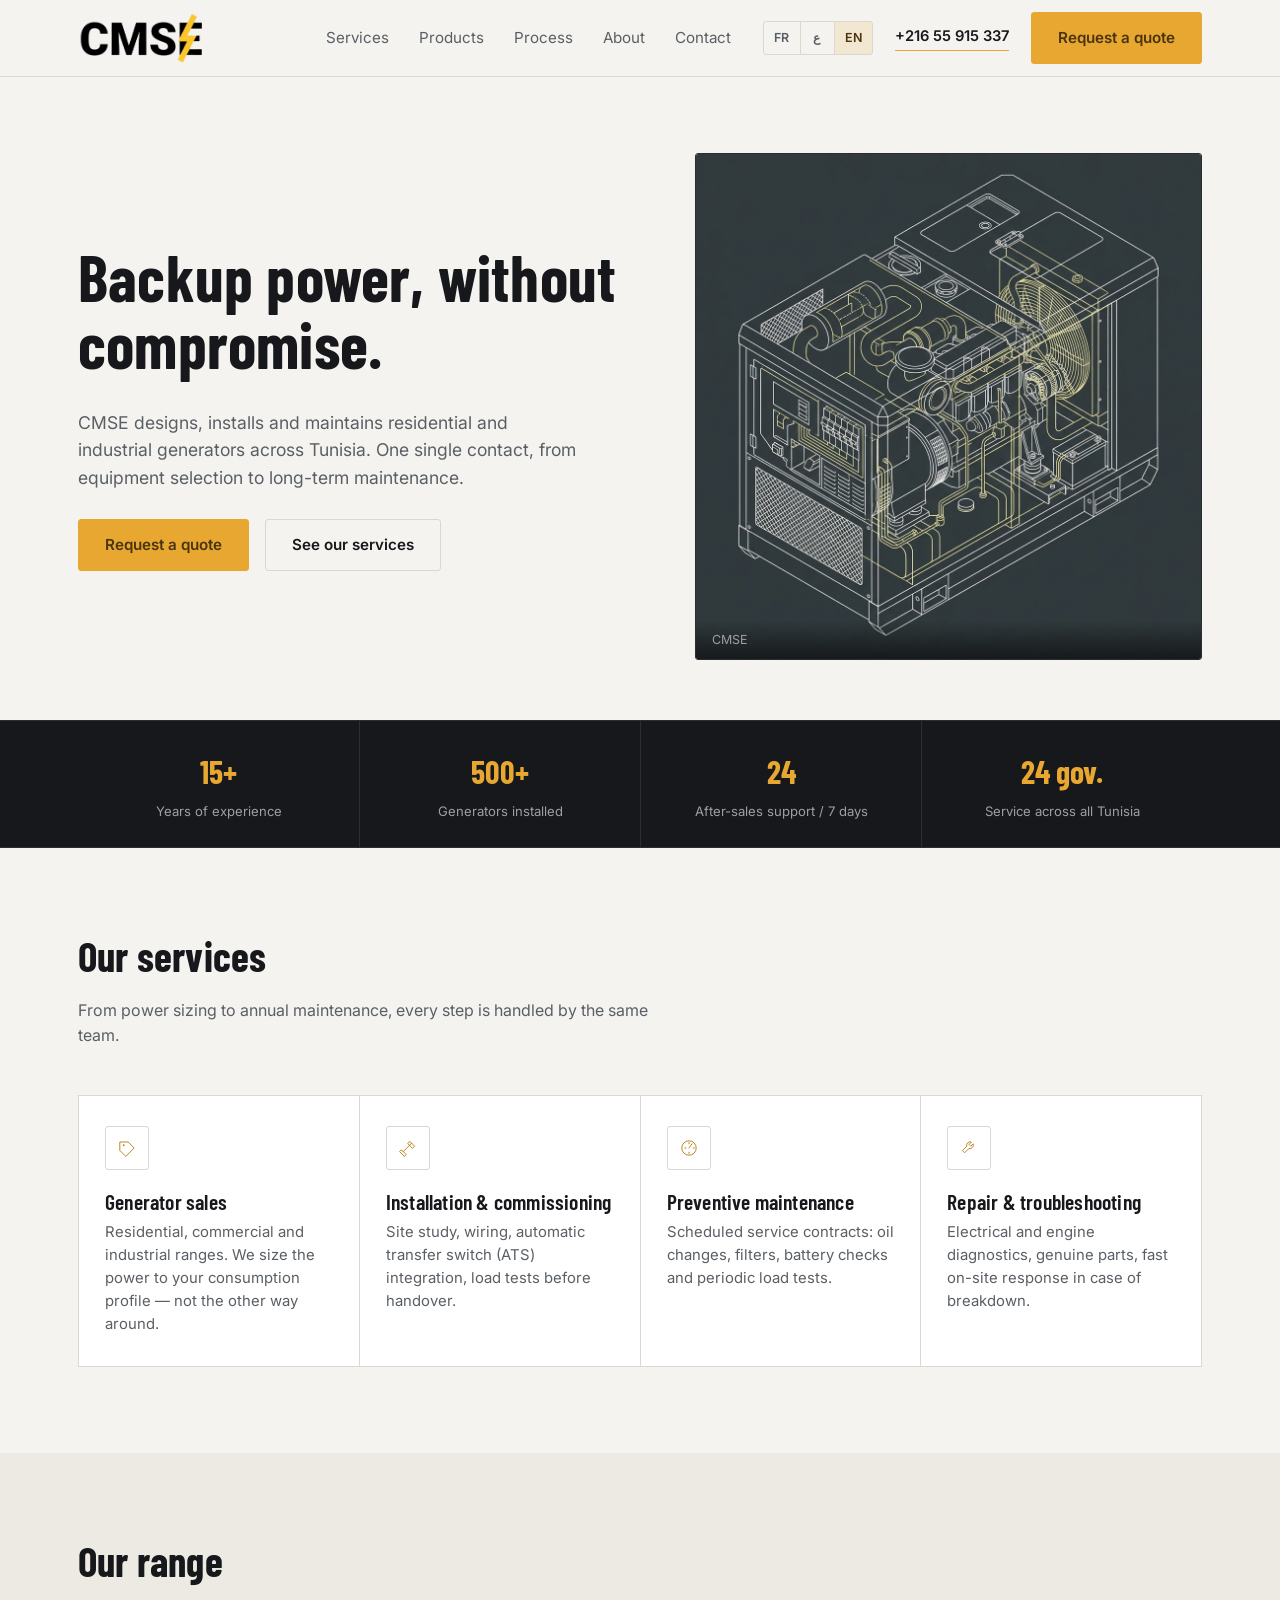
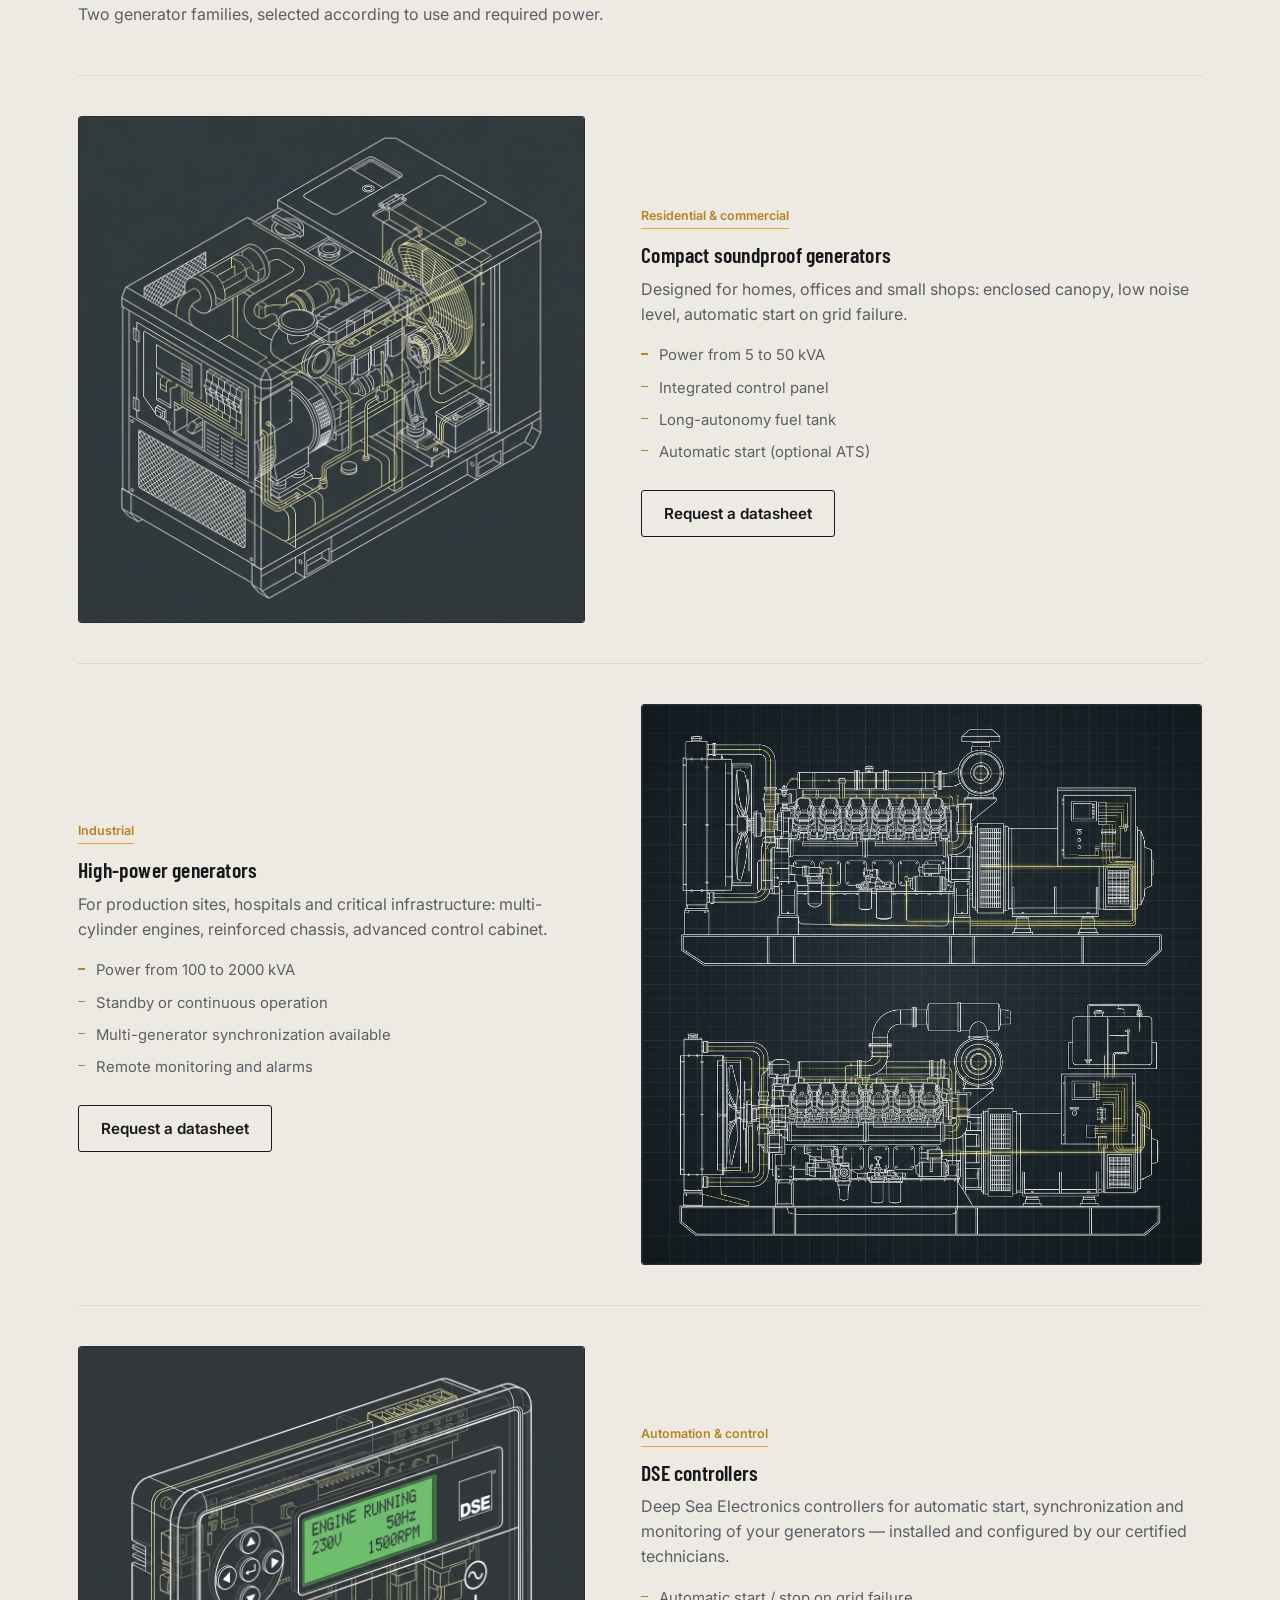
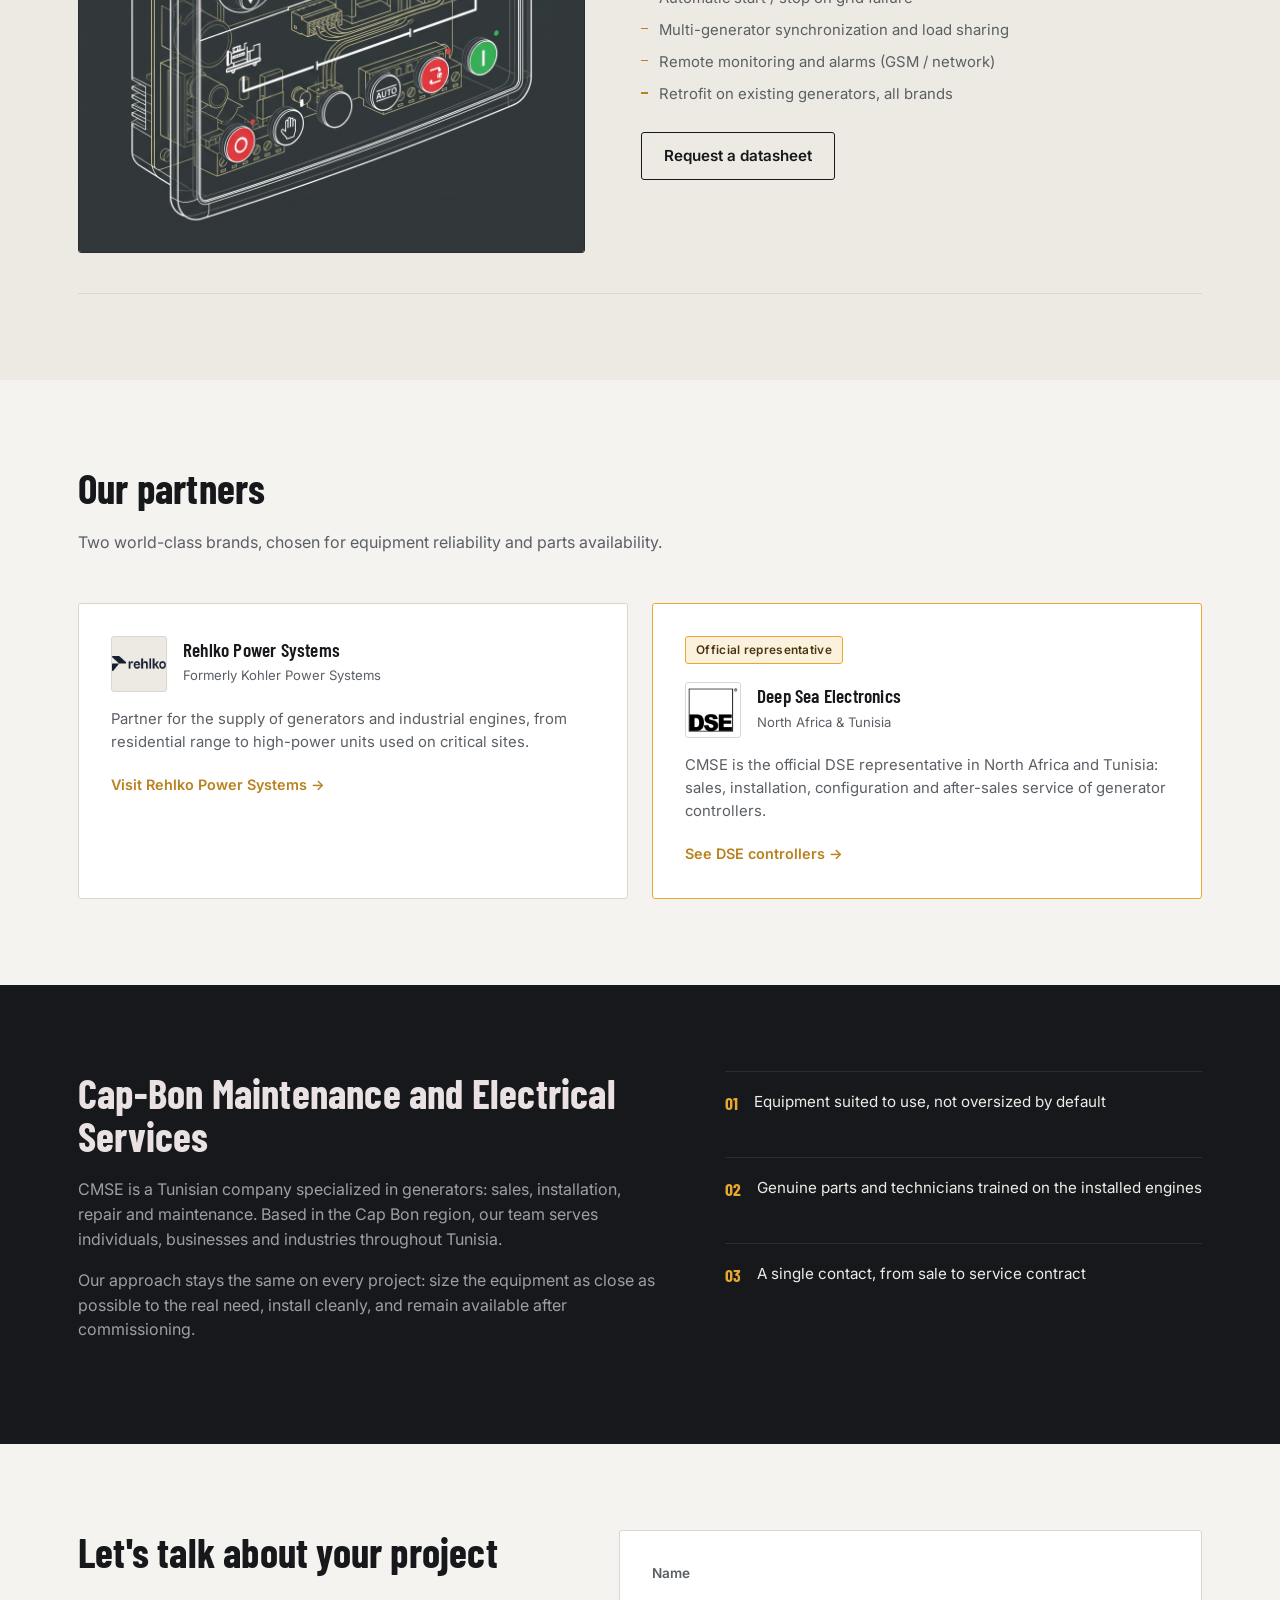
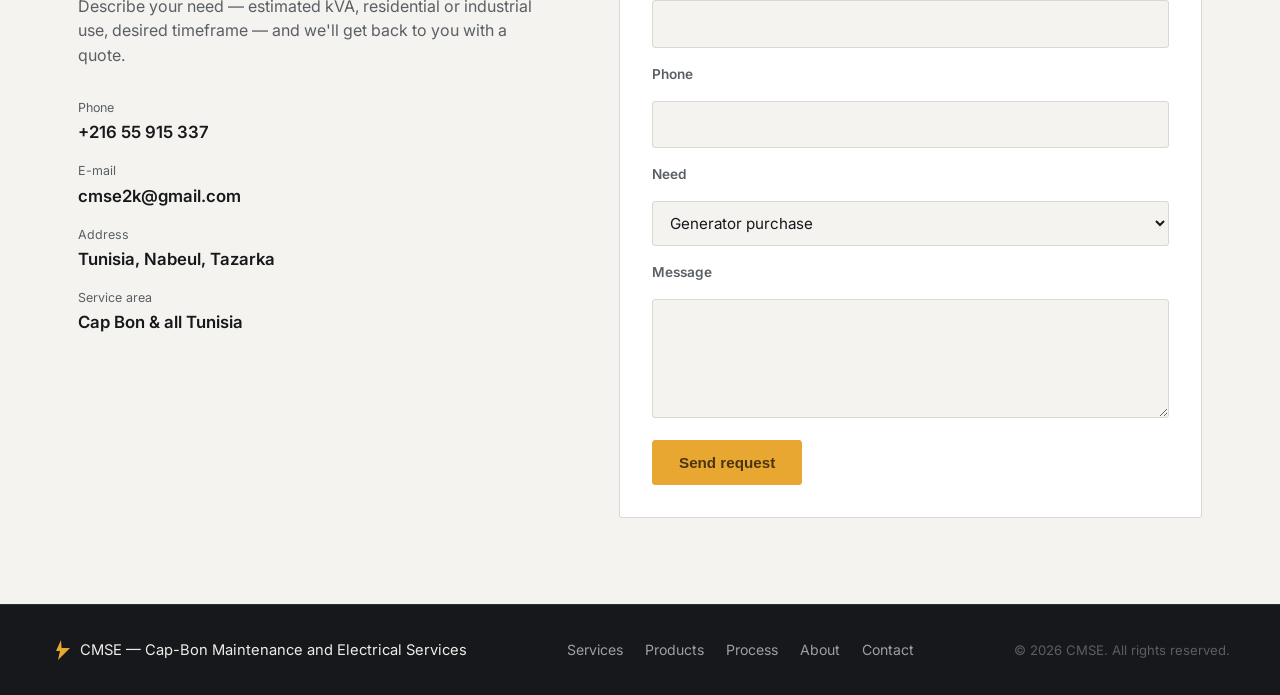
==== commit b46da3bc: "version 1 du site cmse" ====
--- a/index.html
+++ b/index.html
@@ -1,11 +1,17 @@
 <!DOCTYPE html>
-<html lang="fr">
+<html lang="fr" dir="ltr">
 <head>
 <meta charset="UTF-8">
 <meta name="viewport" content="width=device-width, initial-scale=1.0">
 <title>CMSE — Groupes électrogènes : vente, installation, réparation | Tunisie</title>
 <meta name="description" content="CMSE (Cap-Bon Maintenance et Services Électriques) : vente, installation et réparation de groupes électrogènes résidentiels et industriels en Tunisie.">
 <link rel="icon" href="data:image/svg+xml,%3Csvg xmlns='http://www.w3.org/2000/svg' viewBox='0 0 24 24'%3E%3Crect width='24' height='24' rx='2' fill='%23111315'/%3E%3Cpath d='M13 3 5 14h5l-1 7 8-11h-5l1-7Z' fill='%23E8A93C'/%3E%3C/svg%3E">
+
+<link rel="alternate" hreflang="fr" href="index.html">
+<link rel="alternate" hreflang="ar" href="index-ar.html">
+<link rel="alternate" hreflang="en" href="index-en.html">
+<link rel="alternate" hreflang="x-default" href="index.html">
+
 <link rel="preconnect" href="https://fonts.googleapis.com">
 <link rel="preconnect" href="https://fonts.gstatic.com" crossorigin>
 <link href="https://fonts.googleapis.com/css2?family=Barlow+Condensed:wght@500;600;700&family=Inter:wght@400;500;600&display=swap" rel="stylesheet">
@@ -18,22 +24,23 @@
 <header class="nav">
   <div class="wrap nav__inner">
     <a href="#top" class="nav__brand">
-      <!--<span class="nav__mark" aria-hidden="true"></span>
-      CMSE-->
-
       <img src="./logo.png" alt="Logo CMSE" width="130" height="auto">
     </a>
 
     <nav class="nav__links">
       <a href="#services">Services</a>
       <a href="#produits">Produits</a>
-      <a href="#methode">Méthode</a>
       <a href="#apropos">À propos</a>
       <a href="#contact">Contact</a>
     </nav>
 
     <div class="nav__actions">
-      <a class="nav__phone" href="tel:+21655915337">+216 55 915 337</a>
+      <div class="lang-switch" role="group" aria-label="Langue">
+        <a href="index.html"    data-lang="fr" class="lang-switch__item is-active" aria-current="true">FR</a>
+        <a href="index-ar.html" data-lang="ar" class="lang-switch__item">ع</a>
+        <a href="index-en.html" data-lang="en" class="lang-switch__item">EN</a>
+      </div>
+      <a class="nav__phone" href="https://wa.me/21655915337">+216 55 915 337</a>
       <a class="btn btn--accent" href="#contact">Demander un devis</a>
     </div>
 
@@ -45,10 +52,14 @@
   <div class="nav__mobile">
     <a href="#services">Services</a>
     <a href="#produits">Produits</a>
-    <a href="#methode">Méthode</a>
     <a href="#apropos">À propos</a>
     <a href="#contact">Contact</a>
-    <a class="nav__phone" href="tel:+21655915337">+216 55 915 337</a>
+    <a class="nav__phone" href="https://wa.me/21655915337">+216 55 915 337</a>
+    <div class="lang-switch lang-switch--mobile" role="group" aria-label="Langue">
+      <a href="index.html"    data-lang="fr" class="lang-switch__item is-active" aria-current="true">FR</a>
+      <a href="index-ar.html" data-lang="ar" class="lang-switch__item">ع</a>
+      <a href="index-en.html" data-lang="en" class="lang-switch__item">EN</a>
+    </div>
   </div>
 </header>
 
@@ -107,7 +118,6 @@
       </div>
 
       <div class="services__grid">
-
         <article class="card">
           <span class="card__icon" aria-hidden="true">
             <svg viewBox="0 0 40 40" fill="none"><path d="M8 10h14l10 10-14 14L8 24V10Z" stroke="currentColor" stroke-width="1.6" stroke-linejoin="round"/><circle cx="14.5" cy="15.5" r="1.6" fill="currentColor"/></svg>
@@ -139,7 +149,6 @@
           <h3>Réparation &amp; dépannage</h3>
           <p>Diagnostic électrique et moteur, pièces d'origine, intervention rapide en cas de panne sur site.</p>
         </article>
-
       </div>
     </div>
   </section>
@@ -188,57 +197,62 @@
         </div>
       </div>
 
-
-       <div class="product">
-          <div class="product__figure">
-            <img src="./auto.png" alt="Groupe électrogène résidentiel insonorisé, vue en coupe" loading="lazy">
-          </div>
-          <div class="product__body">
-            <span class="product__tag">Automatisme &amp; contrôle</span>
-            <h3>Automates DSE</h3>
-            <p>Contrôleurs Deep Sea Electronics pour démarrage automatique, synchronisation et supervision de vos groupes électrogènes — installés et paramétrés par nos techniciens certifiés.</p>
-            <ul class="product__list">
-              <li>Démarrage / arrêt automatique sur coupure secteur</li>
-              <li>Synchronisation et répartition de charge multi-groupes</li>
-              <li>Supervision et alarmes à distance (GSM / réseau)</li>
-              <li>Rétrofit sur groupes existants, toutes marques</li>
-            </ul>
-            <a href="#contact" class="btn btn--outline">Demander une fiche technique</a>
-          </div>
-        </div>
-    </div>
-  </section>
-
-  <!-- METHODE -->
-  <section id="methode" class="section">
+      <div class="product">
+        <div class="product__figure">
+          <img src="./auto.png" alt="Automate DSE de contrôle pour groupe électrogène" loading="lazy">
+        </div>
+        <div class="product__body">
+          <span class="product__tag">Automatisme &amp; contrôle</span>
+          <h3>Automates DSE</h3>
+          <p>Contrôleurs Deep Sea Electronics pour démarrage automatique, synchronisation et supervision de vos groupes électrogènes — installés et paramétrés par nos techniciens certifiés.</p>
+          <ul class="product__list">
+            <li>Démarrage / arrêt automatique sur coupure secteur</li>
+            <li>Synchronisation et répartition de charge multi-groupes</li>
+            <li>Supervision et alarmes à distance (GSM / réseau)</li>
+            <li>Rétrofit sur groupes existants, toutes marques</li>
+          </ul>
+          <a href="#contact" class="btn btn--outline">Demander une fiche technique</a>
+        </div>
+      </div>
+    </div>
+  </section>
+
+  <!-- PARTENAIRES -->
+  <section id="partenaires" class="section">
     <div class="wrap">
       <div class="section__head">
-        <h2>Comment ça marche</h2>
-        <p>Un projet type, du premier appel à la mise en service.</p>
-      </div>
-
-      <ol class="steps">
-        <li class="step">
-          <span class="step__num">01</span>
-          <h3>Diagnostic &amp; devis</h3>
-          <p>Étude de vos besoins en puissance et visite technique si nécessaire. Devis détaillé sous 48h.</p>
-        </li>
-        <li class="step">
-          <span class="step__num">02</span>
-          <h3>Installation</h3>
-          <p>Livraison, mise en place, raccordement électrique et intégration au tableau existant.</p>
-        </li>
-        <li class="step">
-          <span class="step__num">03</span>
-          <h3>Mise en service &amp; tests</h3>
-          <p>Essais en charge, réglages, formation rapide des utilisateurs sur site.</p>
-        </li>
-        <li class="step">
-          <span class="step__num">04</span>
-          <h3>Suivi &amp; SAV</h3>
-          <p>Contrat d'entretien optionnel et assistance en cas de panne.</p>
-        </li>
-      </ol>
+        <h2>Nos partenaires</h2>
+        <p>Deux marques de référence mondiale, choisies pour la fiabilité du matériel et la disponibilité des pièces.</p>
+      </div>
+
+      <div class="partners">
+        <article class="partner">
+          <div class="partner__head">
+            <span class="partner__mark" aria-hidden="true"><img src="./Rehlko_Logo.webp" alt="Logo Rehlko Power Systems" width="120" height="auto"></span>
+            <div>
+              <h3>Rehlko Power Systems</h3>
+              <span class="partner__role">Anciennement Kohler Power Systems</span>
+            </div>
+          </div>
+          <p>Partenaire pour la fourniture de groupes électrogènes et moteurs industriels, de la gamme résidentielle aux fortes puissances utilisées sur sites critiques.</p>
+          <a class="partner__link" href="https://www.powersystems.rehlko.com/emea/fr/home" target="_blank" rel="noopener">Voir le site Rehlko Power Systems →</a>
+        </article>
+
+        <article class="partner partner--featured">
+          <span class="partner__badge">Représentant officiel</span>
+          <div class="partner__head">
+            <span class="partner__mark" aria-hidden="true">
+              <img src="./dse.png" alt="Logo Deep Sea Electronics" width="120" height="auto">
+            </span>
+            <div>
+              <h3>Deep Sea Electronics</h3>
+              <span class="partner__role">Afrique du Nord &amp; Tunisie</span>
+            </div>
+          </div>
+          <p>CMSE est représentant officiel DSE en Afrique du Nord et en Tunisie : vente, installation, paramétrage et SAV des automates de contrôle pour groupes électrogènes.</p>
+          <a class="partner__link" href="https://www.deepseaelectronics.com/distributor/cmse">Voir les automates DSE →</a>
+        </article>
+      </div>
     </div>
   </section>
 
@@ -246,7 +260,7 @@
   <section id="apropos" class="section section--dark">
     <div class="wrap about">
       <div class="about__text">
-        <h2>Cap-Bon Maintenance et Services Électriques</h2>
+        <h2 style="color: whitesmoke;">Cap-Bon Maintenance et Services Électriques</h2>
         <p>
           CMSE est une entreprise tunisienne spécialisée dans les groupes électrogènes :
           vente, installation, réparation et maintenance. Basée dans la région du Cap Bon,
@@ -260,18 +274,9 @@
         </p>
       </div>
       <div class="about__points">
-        <div class="point">
-          <span class="point__num">01</span>
-          <p>Matériel adapté à l'usage, pas surdimensionné par défaut</p>
-        </div>
-        <div class="point">
-          <span class="point__num">02</span>
-          <p>Pièces d'origine et techniciens formés sur les moteurs installés</p>
-        </div>
-        <div class="point">
-          <span class="point__num">03</span>
-          <p>Un seul interlocuteur, de la vente au contrat d'entretien</p>
-        </div>
+        <div class="point"><span class="point__num">01</span><p>Matériel adapté à l'usage, pas surdimensionné par défaut</p></div>
+        <div class="point"><span class="point__num">02</span><p>Pièces d'origine et techniciens formés sur les moteurs installés</p></div>
+        <div class="point"><span class="point__num">03</span><p>Un seul interlocuteur, de la vente au contrat d'entretien</p></div>
       </div>
     </div>
   </section>
@@ -281,30 +286,17 @@
     <div class="wrap contact">
       <div class="contact__info">
         <h2>Parlons de votre projet</h2>
-        <p>Décrivez votre besoin — nombre de kVA estimé, usage résidentiel ou industriel,
-          délai souhaité — et nous revenons vers vous avec un devis.</p>
+        <p>Décrivez votre besoin — nombre de kVA estimé, usage résidentiel ou industriel, délai souhaité — et nous revenons vers vous avec un devis.</p>
 
         <dl class="contact__details">
-          <div>
-            <dt>Téléphone</dt>
-            <dd><a href="tel:+21655915337">+216 55 915 337</a></dd>
-          </div>
-          <div>
-            <dt>E-mail</dt>
-            <dd><a href="mailto:cmse2k@gmail.com">cmse2k@gmail.com</a></dd>
-          </div>
-          <div>
-            <dt>Addresse</dt>
-            <dd>Tunisie, Nabeul, Tazarka</dd>
-          </div>
-          <div>
-            <dt>Zone d'intervention</dt>
-            <dd>Cap Bon &amp; toute la Tunisie</dd>
-          </div>
+          <div><dt>Téléphone</dt><dd><a href="https://wa.me/21655915337">+216 55 915 337</a></dd></div>
+          <div><dt>E-mail</dt><dd><a href="mailto:cmse2k@gmail.com">cmse2k@gmail.com</a></dd></div>
+          <div><dt>Adresse</dt><dd>Tunisie, Nabeul, Tazarka</dd></div>
+          <div><dt>Zone d'intervention</dt><dd>Cap Bon &amp; toute la Tunisie</dd></div>
         </dl>
       </div>
 
-      <form class="contact__form" action="mailto:cmse2k@gmail.com" method="post" enctype="text/plain">
+      <form class="contact__form" id="contactForm">
         <label for="name">Nom</label>
         <input id="name" name="Nom" type="text" required>
 
@@ -322,7 +314,7 @@
         <label for="message">Message</label>
         <textarea id="message" name="Message" rows="4"></textarea>
 
-        <button type="submit" class="btn btn--accent">Envoyer la demande</button>
+        <button type="submit" class="btn btn--accent">Envoyer sur WhatsApp</button>
       </form>
     </div>
   </section>
@@ -338,7 +330,6 @@
     <nav class="footer__links">
       <a href="#services">Services</a>
       <a href="#produits">Produits</a>
-      <a href="#methode">Méthode</a>
       <a href="#apropos">À propos</a>
       <a href="#contact">Contact</a>
     </nav>
@@ -346,5 +337,44 @@
   </div>
 </footer>
 
+<script src="lang.js" defer></script>
+<script>
+(function(){
+  var WHATSAPP_NUMBER = "21655915337"; // format international sans "+" ni espaces
+
+  var form = document.getElementById("contactForm");
+  if (!form) return;
+
+  form.addEventListener("submit", function(e){
+    e.preventDefault();
+
+    var name    = document.getElementById("name").value.trim();
+    var phone   = document.getElementById("phone").value.trim();
+    var need    = document.getElementById("need").value;
+    var message = document.getElementById("message").value.trim();
+
+    if (!name || !phone) {
+      form.reportValidity();
+      return;
+    }
+
+    var lines = [
+      "Nouvelle demande depuis le site CMSE",
+      "",
+      "Nom : " + name,
+      "Téléphone : " + phone,
+      "Besoin : " + need
+    ];
+    if (message) {
+      lines.push("Message : " + message);
+    }
+
+    var text = encodeURIComponent(lines.join("\n"));
+    var url = "https://wa.me/" + WHATSAPP_NUMBER + "?text=" + text;
+
+    window.location.href = url;
+  });
+})();
+</script>
 </body>
-</html>
+</html>
--- a/style.css
+++ b/style.css
@@ -496,6 +496,149 @@
 .footer__copy{ font-size: .82rem; margin:0; }
 
 /* ---------------------------------------------------
+   Partners
+--------------------------------------------------- */
+.partners{
+  display:grid;
+  grid-template-columns: 1fr 1fr;
+  gap: 24px;
+}
+
+.partner{
+  position: relative;
+  background: var(--paper);
+  border: 1px solid var(--line);
+  border-radius: var(--radius);
+  padding: 32px;
+}
+
+.partner--featured{
+  border-color: var(--accent);
+}
+
+.partner__badge{
+  display:inline-block;
+  font-size: .74rem;
+  font-weight: 600;
+  letter-spacing: .3px;
+  color: var(--accent-ink);
+  background: rgba(231, 167, 48, .16);
+  border: 1px solid var(--accent);
+  border-radius: var(--radius);
+  padding: 4px 10px;
+  margin-bottom: 18px;
+}
+
+.partner__head{
+  display:flex;
+  align-items:center;
+  gap: 16px;
+  margin-bottom: 16px;
+}
+
+.partner__mark{
+  flex: none;
+  width: 56px; height: 56px;
+  display:flex;
+  align-items:center;
+  justify-content:center;
+  font-family: 'Barlow Condensed', sans-serif;
+  font-weight: 700;
+  font-size: 1.05rem;
+  letter-spacing: .5px;
+  color: var(--ink);
+  background: var(--bg-alt);
+  border: 1px solid var(--line);
+  border-radius: var(--radius);
+  overflow: hidden;
+}
+.partner__mark img{
+  max-width: 100%;
+  max-height: 100%;
+  object-fit: contain;
+}
+
+.partner h3{ margin-bottom: 2px; font-size: 1.2rem; }
+
+.partner__role{
+  font-size: .82rem;
+  color: var(--ink-soft);
+}
+
+.partner p{ font-size: .93rem; margin-bottom: 18px; }
+
+.partner__link{
+  font-size: .9rem;
+  font-weight: 600;
+  color: var(--accent-deep);
+  border-bottom: 1px solid transparent;
+}
+.partner__link:hover{ border-bottom-color: var(--accent-deep); }
+
+/* ---------------------------------------------------
+   Language switch — flat, light, matches the nav
+--------------------------------------------------- */
+.lang-switch{
+  display:inline-flex;
+  align-items:center;
+  border: 1px solid var(--line);
+  border-radius: var(--radius);
+  overflow: hidden;
+}
+
+.lang-switch__item{
+  display:inline-flex;
+  align-items:center;
+  justify-content:center;
+  min-width: 34px;
+  height: 32px;
+  padding: 0 10px;
+  font-family: 'Inter', sans-serif;
+  font-size: .78rem;
+  font-weight: 600;
+  letter-spacing: .02em;
+  color: var(--ink-soft);
+  border-left: 1px solid var(--line);
+  transition: background-color .15s ease, color .15s ease;
+}
+.lang-switch__item:first-child{ border-left: none; }
+
+.lang-switch__item:hover{
+  color: var(--ink);
+  background: var(--bg-alt);
+}
+
+.lang-switch__item.is-active{
+  color: var(--accent-ink);
+  background: rgba(231, 167, 48, .16);
+}
+
+.lang-switch--mobile{
+  align-self: flex-start;
+  margin-top: 14px;
+}
+
+/* ===== RTL pour l'arabe ===== */
+html[dir="rtl"] body{
+  font-family: 'Cairo', 'Inter', sans-serif;
+}
+
+html[dir="rtl"] .hero__cta,
+html[dir="rtl"] .product__list{
+  text-align: right;
+}
+
+html[dir="rtl"] .product__list li{
+  padding-left: 0;
+  padding-right: 1.2em;
+}
+
+html[dir="rtl"] .product__list li::before{
+  left: auto;
+  right: 0;
+}
+
+/* ---------------------------------------------------
    Responsive
 --------------------------------------------------- */
 @media (max-width: 980px){
@@ -503,6 +646,7 @@
   .steps{ grid-template-columns: repeat(2, 1fr); }
   .about{ grid-template-columns: 1fr; }
   .contact{ grid-template-columns: 1fr; }
+  .partners{ grid-template-columns: 1fr; }
 }
 
 @media (max-width: 860px){
@@ -510,17 +654,19 @@
   .nav__burger{ display:flex; }
   .nav-toggle:checked ~ .nav .nav__mobile{ display:flex; }
 
+  /* No hero image on mobile — text-only hero, more breathing room */
   .hero__inner{
     grid-template-columns: 1fr;
-    padding-top: 48px;
+    padding: 40px 28px 48px;
   }
-  .hero__figure{ order:-1; max-width: 420px; margin: 0 auto; }
+  .hero__figure{ display:none; }
 
   .stats__inner{ grid-template-columns: repeat(2,1fr); }
   .stat:nth-child(3){ border-left:none; }
 
   .product, .product--reverse{
     grid-template-columns: 1fr;
+    gap: 28px;
   }
   .product--reverse .product__figure{ order: -1; }
   .product__figure{ max-width: 420px; margin: 0 auto; }
@@ -529,10 +675,27 @@
 @media (max-width: 620px){
   .services__grid, .steps{ grid-template-columns: 1fr; }
   .wrap{ padding: 0 20px; }
-  .section{ padding: 60px 0; }
+
+  /* More breathing room between sections on mobile */
+  .section{ padding: 72px 0; }
+  .section__head{ margin-bottom: 36px; }
+
+  .hero__inner{ padding: 36px 20px 44px; gap: 32px; }
+  .hero__cta{ gap: 12px; }
+
+  .stats__inner{ grid-template-columns: repeat(2,1fr); }
+  .stat{ padding: 22px 14px; }
+
+  .product{ padding: 32px 0; gap: 24px; }
+
+  .about{ gap: 40px; }
+  .contact{ gap: 40px; }
+  .partners{ gap: 18px; }
+
+  .footer__inner{ padding: 28px 0; text-align: center; justify-content: center; }
 }
 
 @media (prefers-reduced-motion: reduce){
   html{ scroll-behavior: auto; }
   *{ transition: none !important; }
-}
+}
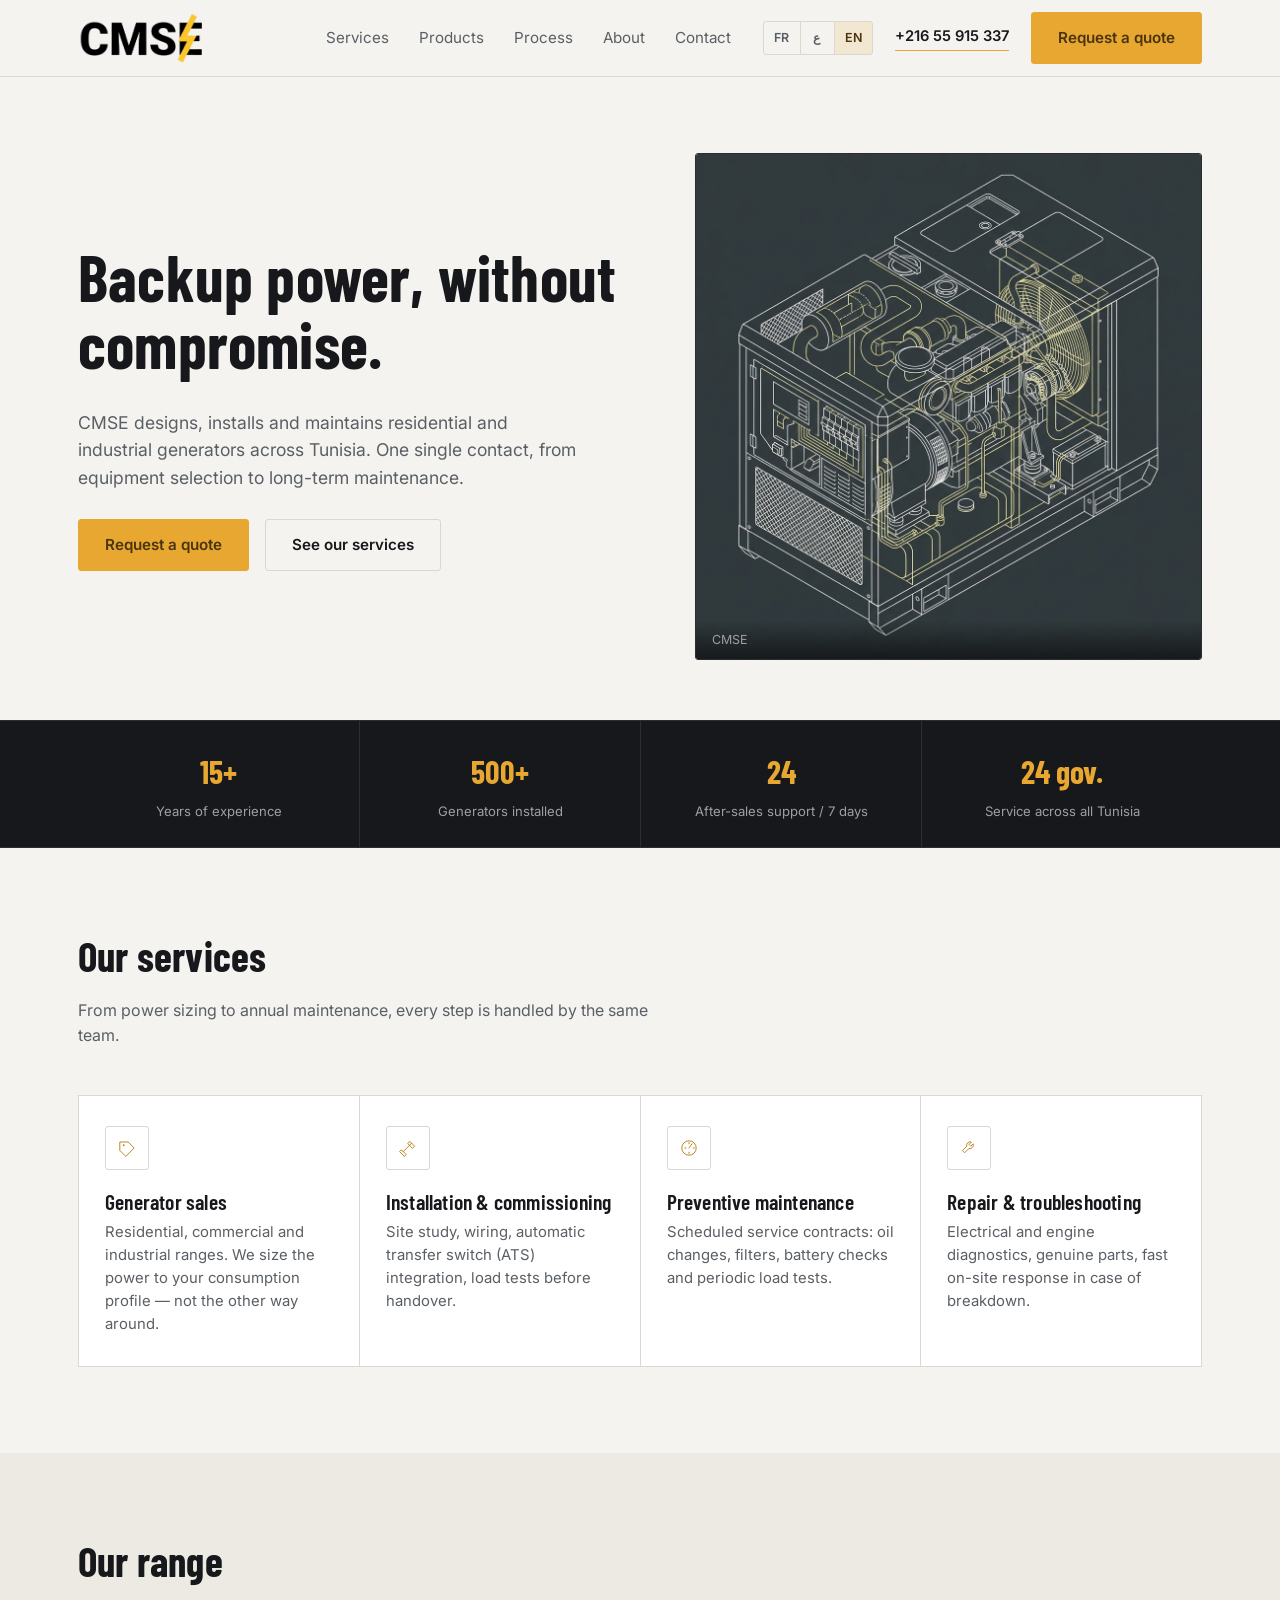
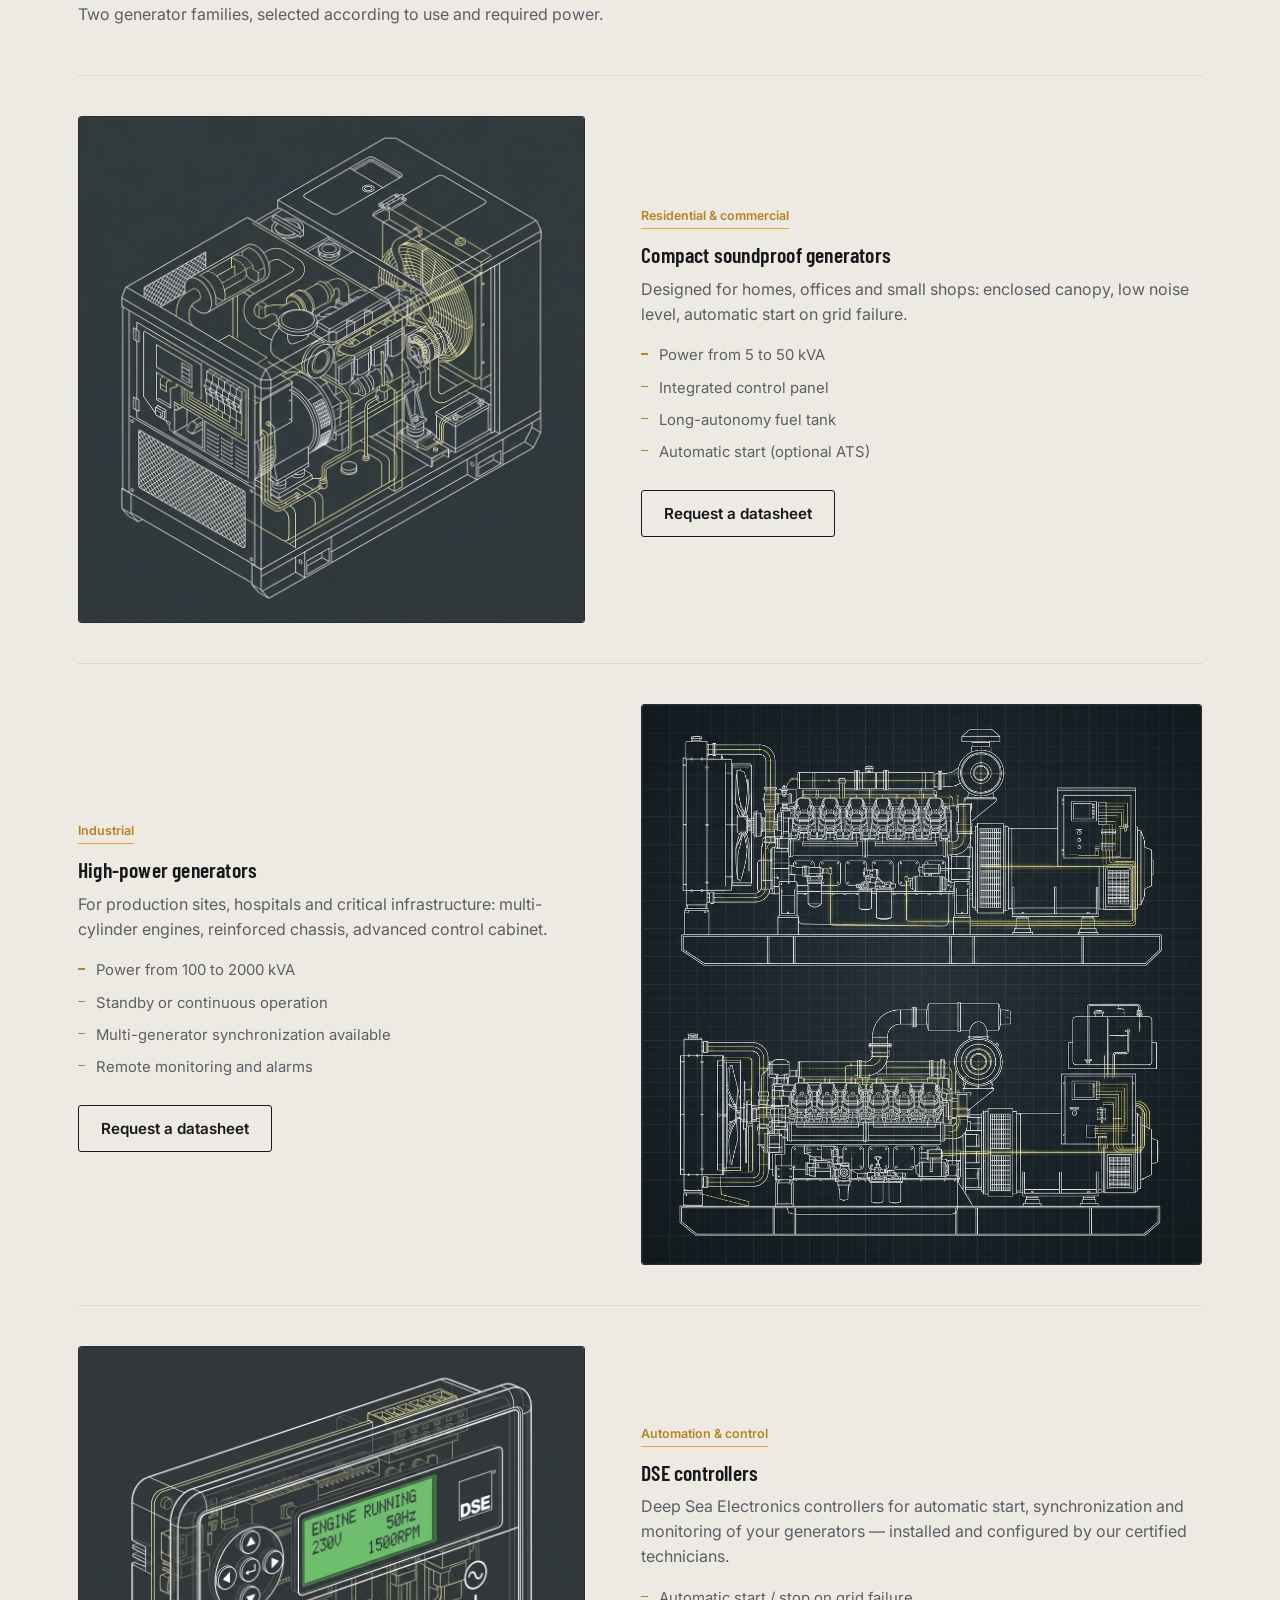
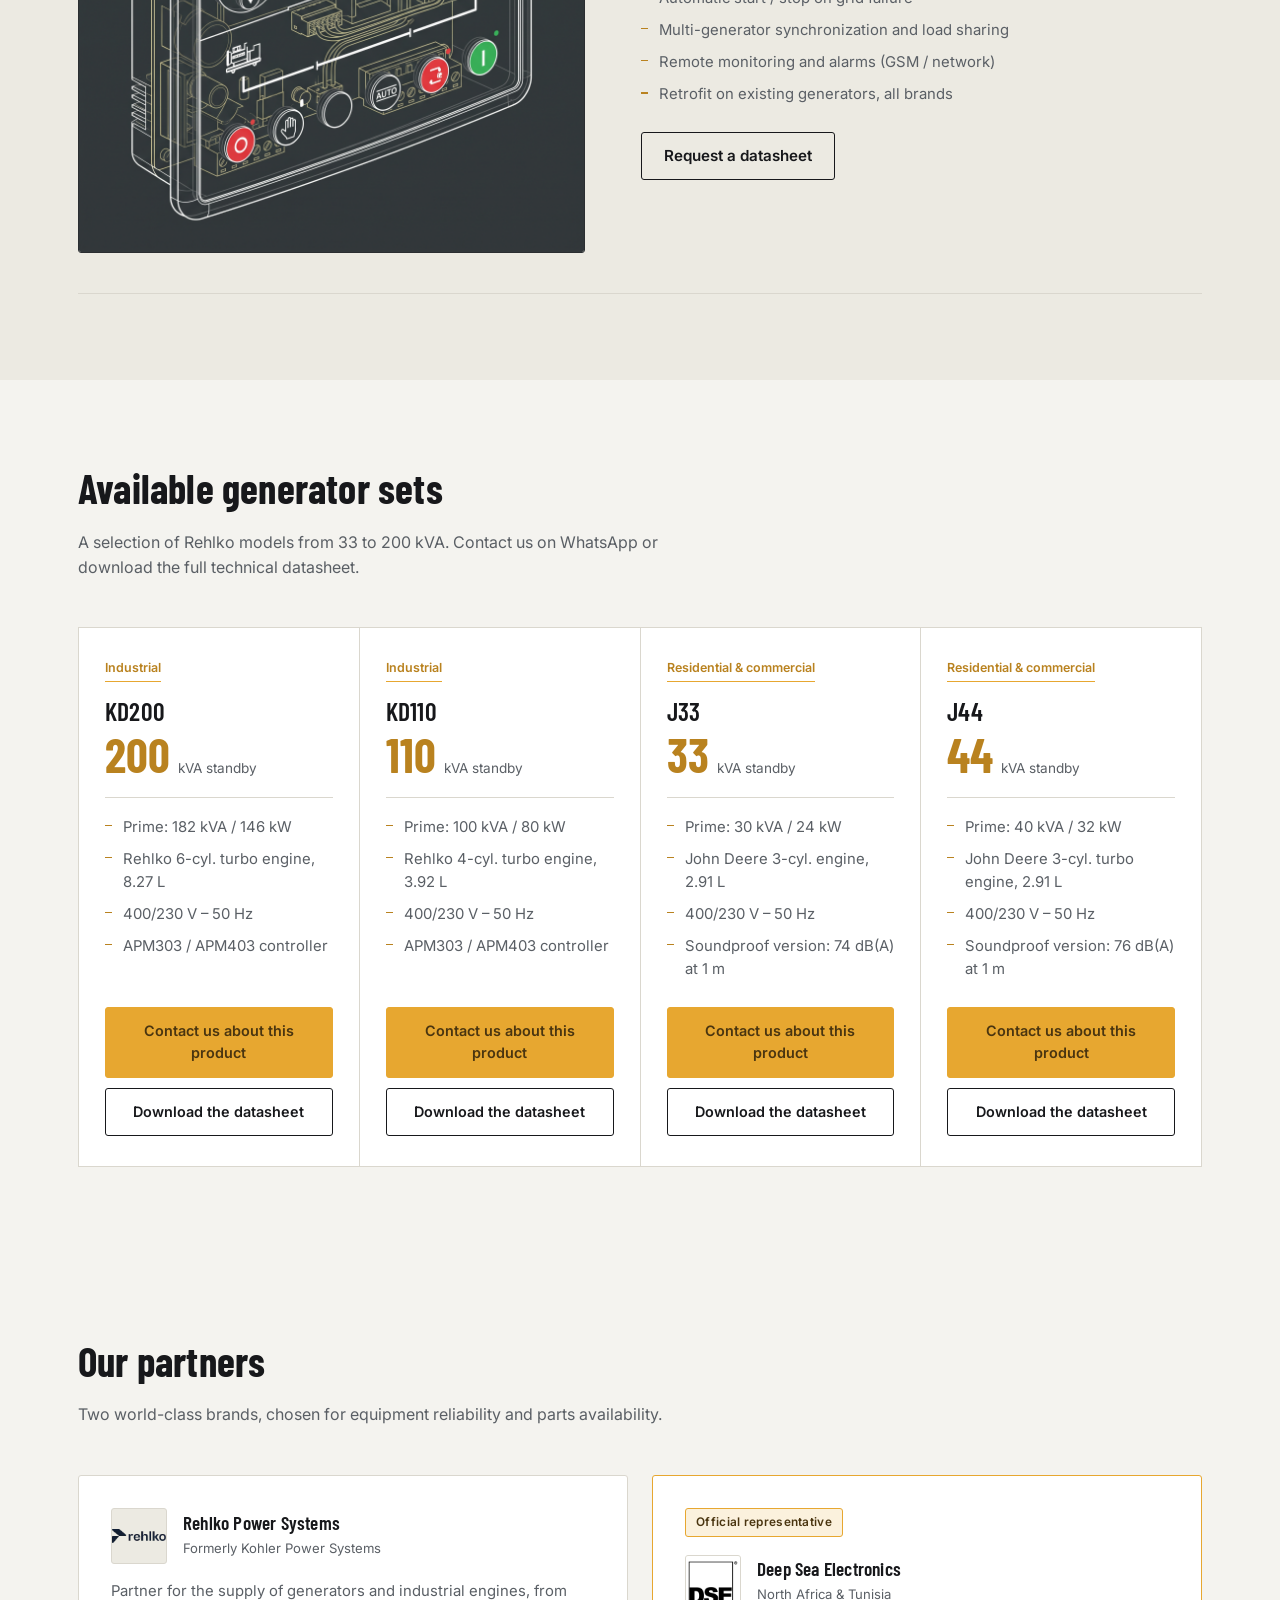
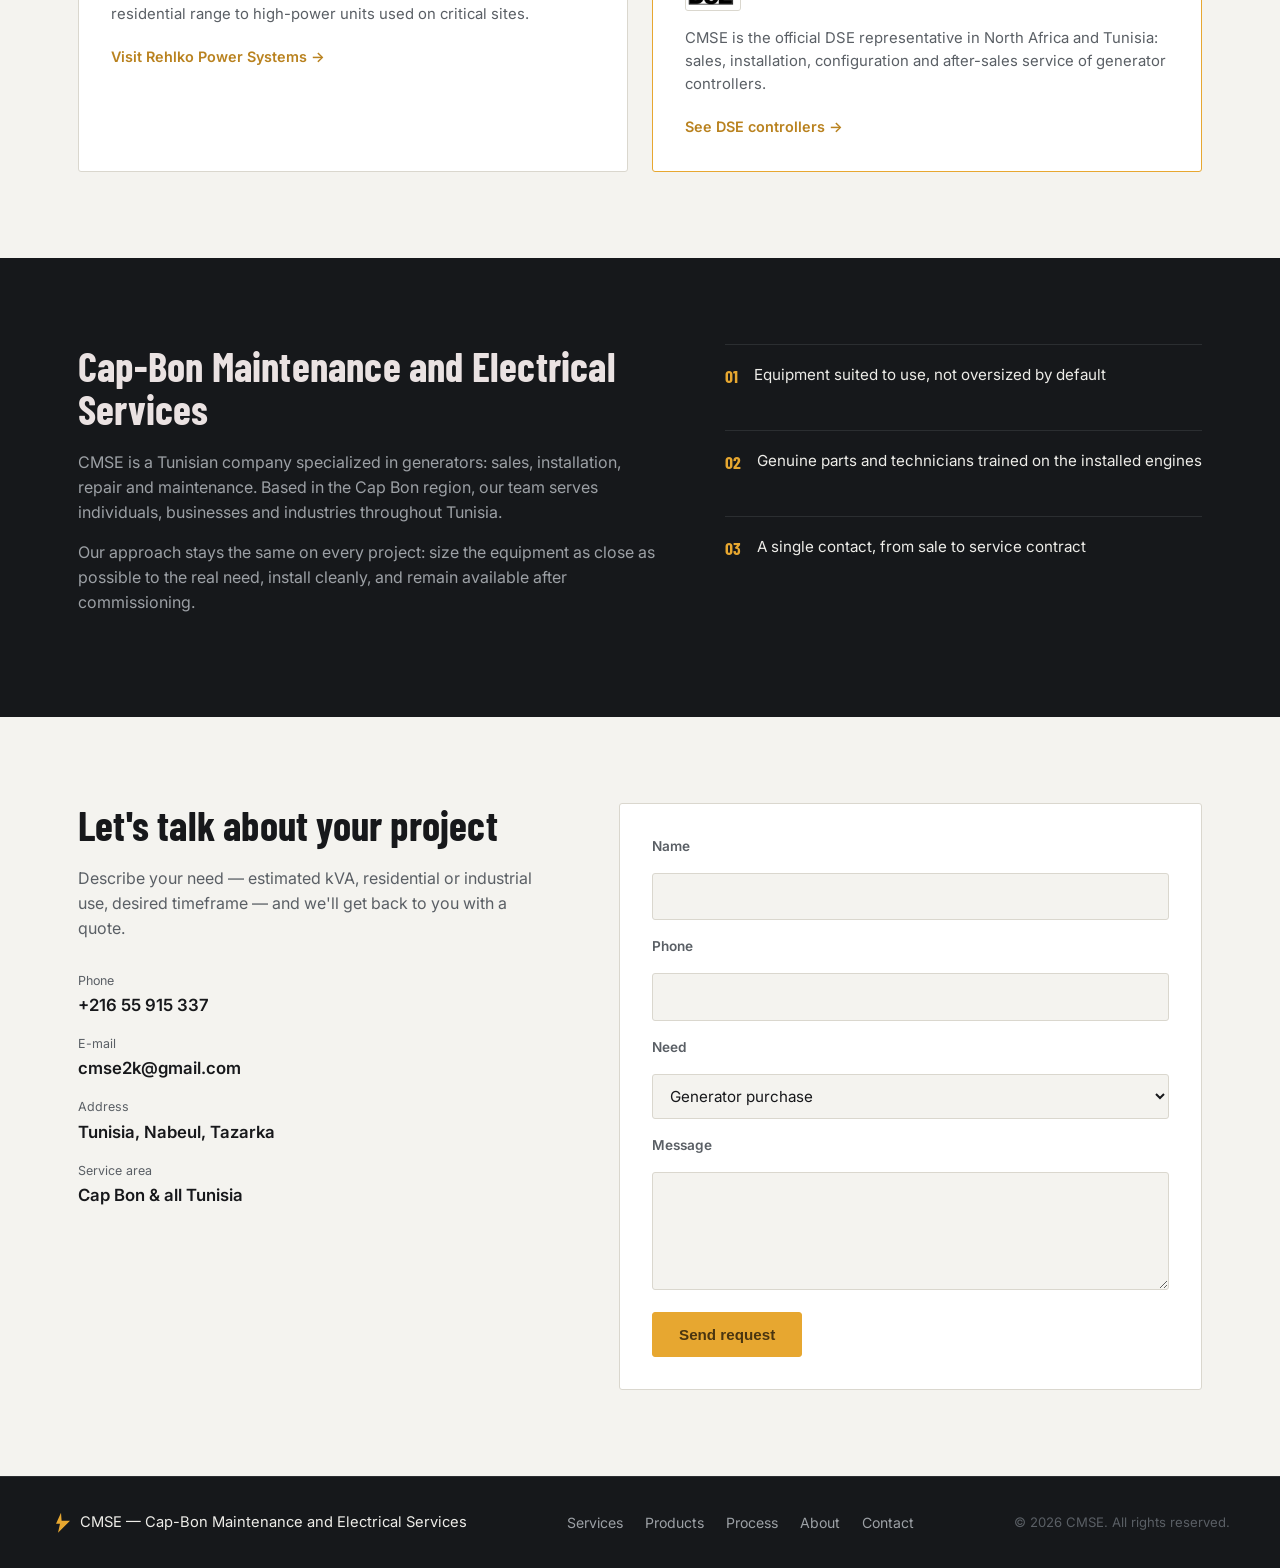
==== commit f38f6c8d: "add catalogue produits" ====
--- a/index.html
+++ b/index.html
@@ -213,6 +213,102 @@
           </ul>
           <a href="#contact" class="btn btn--outline">Demander une fiche technique</a>
         </div>
+      </div>
+    </div>
+  </section>
+
+
+
+  <!-- CATALOGUE : 4 PRODUITS (à insérer entre #produits et #partenaires) -->
+  <section id="catalogue" class="section">
+    <div class="wrap">
+      <div class="section__head">
+        <h2>Groupes électrogènes disponibles</h2>
+        <p>Une sélection de modèles Rehlko du 33 au 200 kVA. Contactez-nous sur WhatsApp ou téléchargez la fiche technique complète.</p>
+      </div>
+
+      <div class="catalog">
+
+        <!-- 1 : KD200 -->
+        <article class="pcard">
+          <span class="pcard__tag">Industriel</span>
+          <h3>KD200</h3>
+          <div class="pcard__power">
+            <span class="pcard__kva">200</span><span class="pcard__unit">kVA secours</span>
+          </div>
+          <ul class="pcard__specs">
+            <li>Prime : 182 kVA / 146 kW</li>
+            <li>Moteur Rehlko 6 cyl. turbo, 8,27 L</li>
+            <li>400/230 V – 50 Hz</li>
+            <li>Contrôleur APM303 / APM403</li>
+          </ul>
+          <div class="pcard__actions">
+            <a class="btn btn--accent" target="_blank" rel="noopener"
+               href="https://wa.me/21655915337?text=Bonjour%20CMSE%2C%20je%20souhaite%20des%20informations%20et%20un%20devis%20pour%20le%20groupe%20%C3%A9lectrog%C3%A8ne%20Rehlko%20KD200%20(200%20kVA).">Contacter pour ce produit</a>
+            <a class="btn btn--outline" href="assets/1.pdf" download="Fiche-technique-KD200.pdf">Télécharger la fiche technique</a>
+          </div>
+        </article>
+
+        <!-- 2 : KD110 -->
+        <article class="pcard">
+          <span class="pcard__tag">Industriel</span>
+          <h3>KD110</h3>
+          <div class="pcard__power">
+            <span class="pcard__kva">110</span><span class="pcard__unit">kVA secours</span>
+          </div>
+          <ul class="pcard__specs">
+            <li>Prime : 100 kVA / 80 kW</li>
+            <li>Moteur Rehlko 4 cyl. turbo, 3,92 L</li>
+            <li>400/230 V – 50 Hz</li>
+            <li>Contrôleur APM303 / APM403</li>
+          </ul>
+          <div class="pcard__actions">
+            <a class="btn btn--accent" target="_blank" rel="noopener"
+               href="https://wa.me/21655915337?text=Bonjour%20CMSE%2C%20je%20souhaite%20des%20informations%20et%20un%20devis%20pour%20le%20groupe%20%C3%A9lectrog%C3%A8ne%20Rehlko%20KD110%20(110%20kVA).">Contacter pour ce produit</a>
+            <a class="btn btn--outline" href="assets/2.pdf" download="Fiche-technique-KD110.pdf">Télécharger la fiche technique</a>
+          </div>
+        </article>
+
+        <!-- 3 : J33 -->
+        <article class="pcard">
+          <span class="pcard__tag">Résidentiel &amp; tertiaire</span>
+          <h3>J33</h3>
+          <div class="pcard__power">
+            <span class="pcard__kva">33</span><span class="pcard__unit">kVA secours</span>
+          </div>
+          <ul class="pcard__specs">
+            <li>Prime : 30 kVA / 24 kW</li>
+            <li>Moteur John Deere 3 cyl., 2,91 L</li>
+            <li>400/230 V – 50 Hz</li>
+            <li>Version insonorisée : 74 dB(A) à 1 m</li>
+          </ul>
+          <div class="pcard__actions">
+            <a class="btn btn--accent" target="_blank" rel="noopener"
+               href="https://wa.me/21655915337?text=Bonjour%20CMSE%2C%20je%20souhaite%20des%20informations%20et%20un%20devis%20pour%20le%20groupe%20%C3%A9lectrog%C3%A8ne%20Rehlko%20J33%20(33%20kVA).">Contacter pour ce produit</a>
+            <a class="btn btn--outline" href="assets/3.pdf" download="Fiche-technique-J33.pdf">Télécharger la fiche technique</a>
+          </div>
+        </article>
+
+        <!-- 4 : J44 -->
+        <article class="pcard">
+          <span class="pcard__tag">Résidentiel &amp; tertiaire</span>
+          <h3>J44</h3>
+          <div class="pcard__power">
+            <span class="pcard__kva">44</span><span class="pcard__unit">kVA secours</span>
+          </div>
+          <ul class="pcard__specs">
+            <li>Prime : 40 kVA / 32 kW</li>
+            <li>Moteur John Deere 3 cyl. turbo, 2,91 L</li>
+            <li>400/230 V – 50 Hz</li>
+            <li>Version insonorisée : 76 dB(A) à 1 m</li>
+          </ul>
+          <div class="pcard__actions">
+            <a class="btn btn--accent" target="_blank" rel="noopener"
+               href="https://wa.me/21655915337?text=Bonjour%20CMSE%2C%20je%20souhaite%20des%20informations%20et%20un%20devis%20pour%20le%20groupe%20%C3%A9lectrog%C3%A8ne%20Rehlko%20J44%20(44%20kVA).">Contacter pour ce produit</a>
+            <a class="btn btn--outline" href="assets/4.pdf" download="Fiche-technique-J44.pdf">Télécharger la fiche technique</a>
+          </div>
+        </article>
+
       </div>
     </div>
   </section>
--- a/style.css
+++ b/style.css
@@ -698,4 +698,104 @@
 @media (prefers-reduced-motion: reduce){
   html{ scroll-behavior: auto; }
   *{ transition: none !important; }
+}
+
+
+/* ---------------------------------------------------
+   Catalogue — 4 produits (à ajouter dans style.css,
+   avant le bloc "Responsive")
+--------------------------------------------------- */
+.catalog{
+  display: grid;
+  grid-template-columns: repeat(4, 1fr);
+  gap: 1px;
+  background: var(--line);
+  border: 1px solid var(--line);
+}
+
+.pcard{
+  display: flex;
+  flex-direction: column;
+  background: var(--paper);
+  padding: 30px 26px;
+}
+
+.pcard__tag{
+  align-self: flex-start;
+  font-size: .78rem;
+  font-weight: 600;
+  color: var(--accent-deep);
+  border-bottom: 1px solid var(--accent);
+  padding-bottom: 3px;
+  margin-bottom: 16px;
+}
+
+.pcard h3{
+  font-size: 1.6rem;
+  margin-bottom: .2em;
+}
+
+.pcard__power{
+  display: flex;
+  align-items: baseline;
+  gap: 8px;
+  margin-bottom: 18px;
+  padding-bottom: 18px;
+  border-bottom: 1px solid var(--line);
+}
+.pcard__kva{
+  font-family: 'Barlow Condensed', sans-serif;
+  font-weight: 700;
+  font-size: 3rem;
+  line-height: 1;
+  color: var(--accent-deep);
+}
+.pcard__unit{
+  font-size: .85rem;
+  color: var(--ink-soft);
+}
+
+.pcard__specs{
+  display: flex;
+  flex-direction: column;
+  gap: 9px;
+  margin-bottom: 26px;
+  flex: 1;
+}
+.pcard__specs li{
+  position: relative;
+  padding-left: 18px;
+  font-size: .93rem;
+  color: var(--ink-soft);
+}
+.pcard__specs li::before{
+  content: "";
+  position: absolute;
+  left: 0; top: 9px;
+  width: 7px; height: 1.5px;
+  background: var(--accent-deep);
+}
+
+.pcard__actions{
+  display: flex;
+  flex-direction: column;
+  gap: 10px;
+}
+.pcard__actions .btn{
+  width: 100%;
+  white-space: normal;
+  text-align: center;
+  padding: 12px 16px;
+  font-size: .9rem;
+}
+
+html[dir="rtl"] .pcard__specs li{ padding-left: 0; padding-right: 18px; }
+html[dir="rtl"] .pcard__specs li::before{ left: auto; right: 0; }
+
+/* À ajouter dans les media queries existantes : */
+@media (max-width: 1100px){
+  .catalog{ grid-template-columns: repeat(2, 1fr); }
+}
+@media (max-width: 620px){
+  .catalog{ grid-template-columns: 1fr; }
 }
